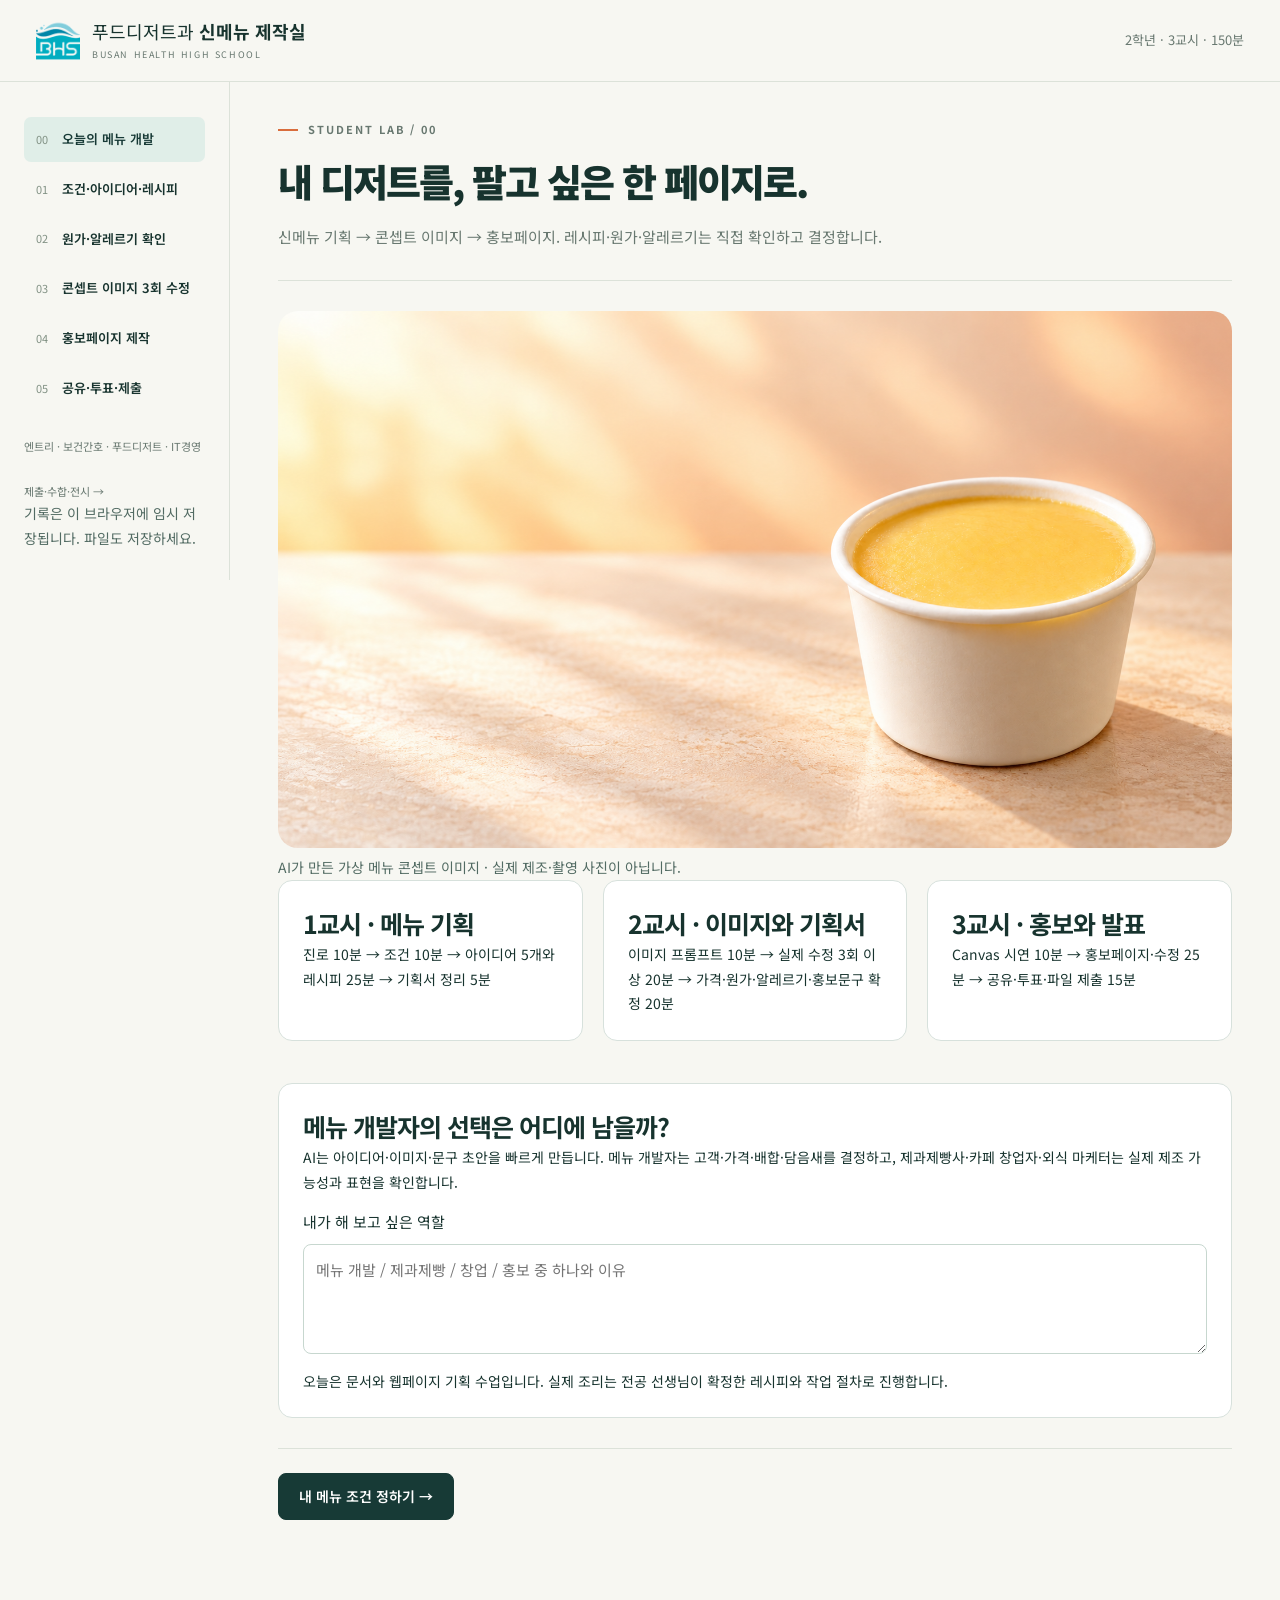
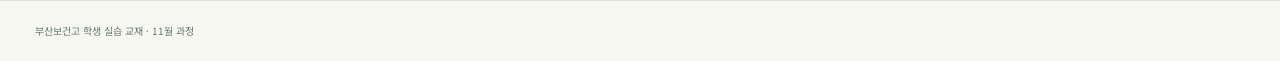
==== docs/index.html @ cc8eb083 "Publish food dessert planning, imagery and promotion workshop" ====
<!doctype html><html lang="ko"><head><meta charset="utf-8"><meta name="viewport" content="width=device-width,initial-scale=1"><title>푸드디저트과 · 신메뉴 AI 제작실</title><link rel="icon" href="assets/brand/busanhc-emblem.gif"><link rel="stylesheet" href="style.css"><link rel="stylesheet" href="course-common.css"><script src="classroom-config.js" defer></script><script src="course-common.js" defer></script><script src="food-data.js" defer></script><script src="food.js" defer></script></head><body class="course-lab"><noscript>실습 기록을 사용하려면 JavaScript를 켜 주세요.</noscript></body></html>
---- docs/style.css ----
@import url('https://fonts.googleapis.com/css2?family=Noto+Sans+KR:wght@400;500;600;700;800;900&display=swap');
:root{--paper:#f7f7f2;--ink:#17332e;--muted:#687870;--line:#dce2d9;--forest:#173a36;--lime:#d7ef8f;--orange:#d96d3d;--white:#fff;--radius:16px;font-family:'Noto Sans KR',sans-serif;color:var(--ink);background:var(--paper);font-size:15px;line-height:1.75;font-synthesis:none}
*{box-sizing:border-box}body{margin:0}a{color:inherit;text-decoration:none}button,input,textarea,select{font:inherit}button,a,input,textarea,select{touch-action:manipulation}button{cursor:pointer}button:focus-visible,a:focus-visible,input:focus-visible,textarea:focus-visible,select:focus-visible{outline:3px solid #d96d3d;outline-offset:4px}button:disabled{opacity:.5;cursor:default}img{max-width:100%;height:auto}h1,h2,h3,h4,p{margin:0}h1{font-size:clamp(34px,3.6vw,54px);line-height:1.28;letter-spacing:-2px;font-weight:900}h2{font-size:25px;line-height:1.5;letter-spacing:-1px}h3{font-size:18px;line-height:1.5;letter-spacing:-.5px}p+p{margin-top:12px}small{font-size:12px}ul,ol{padding-left:23px;margin:12px 0}li+li{margin-top:7px}strong,b{font-weight:700}code{font-family:Consolas,monospace;background:#e9eee5;padding:2px 5px;border-radius:4px;font-size:14px}.skip{position:absolute;left:16px;top:-80px;z-index:99;background:var(--lime);padding:10px}.skip:focus{top:10px}.topbar{height:82px;background:var(--paper);border-bottom:1px solid var(--line);display:flex;align-items:center;justify-content:space-between;padding:0 36px;position:sticky;top:0;z-index:20}.brand{display:flex;align-items:center;gap:12px;font-size:18px;line-height:1.3}.brand small{display:block;letter-spacing:1.6px;font-size:9px;color:var(--muted);margin-top:5px}.brand-mark{width:43px;height:43px;border-radius:12px;background:var(--forest);color:var(--lime);display:flex;align-items:center;justify-content:center;font-size:29px;font-weight:900;position:relative}.brand-mark span{position:absolute;font-size:17px;right:4px;top:0}.top-actions{display:flex;align-items:center;gap:20px}.course-label{font-size:13px;color:var(--muted)}.button,button.primary{display:inline-flex;justify-content:center;align-items:center;gap:20px;background:var(--forest);color:#fff;border:1px solid var(--forest);padding:12px 20px;border-radius:8px;font-weight:600;font-size:14px;line-height:1.5}.button:hover,button.primary:hover{background:#28574b}.button.secondary{background:transparent;color:var(--ink);border-color:#bbc7bc}.button.secondary:hover{background:#e9eee3}.button.light{background:var(--lime);color:var(--forest);border-color:var(--lime)}.button.small{font-size:13px;padding:10px 15px;gap:13px}.text-button{color:var(--forest);background:none;border:0;padding:4px 0;text-decoration:underline;text-underline-offset:5px}.menu-toggle{display:none;background:none;border:0;font-size:24px}.layout{display:grid;grid-template-columns:230px minmax(0,1fr);max-width:1600px;margin:auto;min-height:calc(100vh - 150px)}.sidebar{padding:35px 24px 30px;border-right:1px solid var(--line);align-self:start;position:sticky;top:82px;max-height:calc(100vh - 82px);overflow:auto}.side-heading{font-size:10px;letter-spacing:1.5px;font-weight:700;margin-bottom:20px;display:flex;justify-content:space-between;color:var(--muted)}nav{display:grid;gap:5px}nav a{padding:11px 12px;border-radius:7px;font-size:13px;font-weight:600;display:flex;gap:13px;align-items:center}nav a span{font-size:11px;color:#819184;font-weight:400}nav a:hover{background:#e9eee5}nav a.active{background:var(--forest);color:white}nav a.active span{color:var(--lime)}.side-progress{border-top:1px solid var(--line);margin-top:30px;padding-top:22px}.side-progress>span{display:flex;justify-content:space-between;font-size:12px}.side-progress b{font-weight:500}.side-progress progress{display:block;appearance:none;border:0;width:100%;height:5px;margin:12px 0;background:#e0e6dc;border-radius:8px;overflow:hidden}.side-progress progress::-webkit-progress-bar{background:#e0e6dc}.side-progress progress::-webkit-progress-value{background:var(--forest)}.side-progress p{font-size:11px;color:var(--muted);line-height:1.8}.side-progress button{font-size:12px;margin-top:12px}.source-link{display:block;margin-top:26px;font-size:11px;color:var(--muted)}main{min-width:0;padding:38px 48px 80px;max-width:1250px;width:100%}.eyebrow{font-size:11px;letter-spacing:2px;font-weight:700;color:var(--muted);display:flex;align-items:center;gap:10px;margin-bottom:18px}.eyebrow::before{content:'';width:20px;height:2px;background:var(--orange)}.intro{max-width:650px;color:var(--muted);margin-top:18px;font-size:15px}.breadcrumb{display:flex;gap:9px;align-items:center;font-size:12px;color:var(--muted);margin-bottom:28px}.hero{display:grid;grid-template-columns:1fr 1fr;gap:35px;align-items:center;padding-bottom:42px;border-bottom:1px solid var(--line)}.hero-copy{padding:10px 0}.hero h1 em{font-style:normal;color:#48805a}.hero .intro{max-width:380px}.actions{display:flex;flex-wrap:wrap;gap:10px;margin-top:25px}.meta-row{display:flex;gap:20px;font-size:12px;margin-top:28px;color:var(--muted)}.meta-row span+span{border-left:1px solid var(--line);padding-left:20px}.game-shell{background:#dfe9d9;border-radius:20px;padding:15px;position:relative;overflow:hidden}.game-top{display:flex;justify-content:space-between;font-size:10px;font-weight:700;letter-spacing:1px;margin:0 3px 10px}.game-top span:last-child{color:#4c7060}.game-canvas-wrap{position:relative;background:#becfb7;aspect-ratio:16/10;border-radius:12px;overflow:hidden}.game-canvas-wrap canvas{display:block;width:100%;height:100%;outline-offset:-4px}.game-overlay{position:absolute;inset:0;display:flex;flex-direction:column;align-items:center;justify-content:center;background:#15362c9e;color:white;text-align:center;gap:9px;padding:20px}.game-overlay h3{font-size:24px}.game-overlay p{font-size:12px}.game-overlay[hidden]{display:none}.game-foot{display:flex;justify-content:space-between;gap:10px;align-items:center;font-size:10px;color:#3c5c4b;margin:10px 3px 0}.key{display:inline-flex;align-items:center;justify-content:center;min-width:21px;height:22px;background:#f7faed;border:1px solid #adbda8;border-bottom-width:3px;border-radius:4px;color:#39503e;font-size:11px}.section{margin-top:42px}.section-title{display:flex;justify-content:space-between;align-items:baseline;gap:20px;margin-bottom:20px}.section-title p{font-size:12px;color:var(--muted)}.timeline{display:grid;grid-template-columns:repeat(3,1fr);gap:1px;background:var(--line);border:1px solid var(--line);border-radius:12px;overflow:hidden}.period{background:var(--paper);padding:22px}.period .num{font-size:11px;letter-spacing:1px;color:var(--orange);margin-bottom:8px}.period h3{margin-bottom:13px}.period p{font-size:13px;color:var(--muted)}.period small{display:block;border-top:1px solid var(--line);padding-top:12px;margin-top:15px}.steps-list{border-top:1px solid var(--line)}.step-row{display:grid;grid-template-columns:42px 1fr auto;align-items:center;padding:19px 0;gap:15px;border-bottom:1px solid var(--line)}.step-row:hover{background:#eef1e7}.step-row .n{font-size:12px;color:var(--orange)}.step-row h3{font-size:16px}.step-row p{font-size:12px;color:var(--muted);margin-top:3px}.step-row .arrow{font-size:20px;margin-right:10px}.note{border-left:3px solid #86a76b;background:#ecf1e3;padding:18px 22px;margin:24px 0;font-size:14px;border-radius:0 8px 8px 0}.note.warning{border-color:#d88d4d;background:#faf0e3}.note small{display:block;color:var(--muted);margin-top:6px}.page-title{padding-bottom:30px;border-bottom:1px solid var(--line);margin-bottom:30px}.page-title h1{font-size:38px}.page-title .intro{max-width:720px}.two-col{display:grid;grid-template-columns:1fr 1fr;gap:28px}.reading{max-width:790px}.reading>p{margin:14px 0;color:#465c4f}.reading h2{margin-top:34px;margin-bottom:13px}.reading h3{margin:24px 0 10px}.panel{border:1px solid var(--line);border-radius:12px;padding:24px;background:#fff}.panel h3{margin-bottom:12px}.panel p{font-size:14px}.panel.soft{background:#edf1e6}.capture{margin:24px 0}.capture button{display:block;border:1px solid #d8dfd5;background:#fff;border-radius:10px;padding:0;overflow:hidden;width:100%;text-align:left}.capture img{width:100%;display:block}.capture figcaption{font-size:12px;color:var(--muted);margin-top:9px;line-height:1.8}.capture figcaption span{font-size:10px;background:#e5eddf;padding:2px 6px;border-radius:3px;color:#456047;margin-right:6px}.capture .hint{font-size:11px;text-align:right;color:var(--muted);margin-top:4px}.numbered{counter-reset:step;list-style:none;padding:0}.numbered li{counter-increment:step;position:relative;padding:0 0 0 36px;margin:18px 0;min-height:27px}.numbered li:before{content:counter(step,decimal-leading-zero);position:absolute;left:0;top:1px;color:var(--orange);font-size:12px;font-weight:700}.table-wrap{overflow-x:auto}table{width:100%;border-collapse:collapse;font-size:13px}th{text-align:left;color:#4b6255;background:#edf0e8;font-weight:600}th,td{padding:13px 15px;border-bottom:1px solid var(--line);vertical-align:top}td small{color:var(--muted)}.check{display:flex;align-items:flex-start;gap:10px;padding:12px 0;font-size:14px;border-bottom:1px solid #e9ede5}.check input{accent-color:var(--forest);width:18px;height:18px;flex:0 0 auto;margin-top:4px}.check small{display:block;color:var(--muted)}.checklist{margin:15px 0}.category-grid{display:grid;grid-template-columns:repeat(2,1fr);gap:12px}.category{background:white;border:1px solid var(--line);padding:20px;border-radius:10px}.category h3{font-size:16px;display:flex;align-items:center;gap:10px}.category h3 i{width:11px;height:11px;background:var(--cat,#4c8a52);border-radius:3px}.category p{font-size:13px;color:var(--muted);margin-top:9px}.category small{display:block;margin-top:12px;color:#41634b}.pill{display:inline-block;font-size:11px;padding:3px 8px;background:#e9efe1;border-radius:4px;margin-bottom:10px}.filter-row{display:flex;gap:8px;flex-wrap:wrap;margin:20px 0}.filter-row button,.stage-tabs a{font-size:12px;padding:9px 13px;border:1px solid var(--line);background:none;border-radius:7px}.filter-row button[aria-pressed=true],.stage-tabs a.active{background:var(--forest);border-color:var(--forest);color:#fff}.search{width:100%;padding:12px 15px;border:1px solid #bdcabb;border-radius:8px;background:#fff;margin:15px 0}.block-reference{border-top:1px solid var(--line)}.block-entry{padding:22px 0;border-bottom:1px solid var(--line);display:grid;grid-template-columns:1fr 1fr;gap:22px}.block-label{display:inline-block;background:var(--block,#4c9c55);color:#fff;border-radius:5px;padding:9px 12px;font-size:13px;font-weight:600;line-height:1.6}.block-entry p{font-size:13px;color:#4d6255;margin-top:10px}.block-entry .example{background:#edf1e7;border-radius:8px;padding:15px;font-size:13px}.block-entry small{display:block;color:var(--muted);margin-top:6px}.no-results{padding:30px;text-align:center;color:var(--muted)}.mission{border:1px solid var(--line);border-radius:12px;margin-bottom:22px;overflow:hidden;background:white}.mission-head{display:flex;gap:17px;padding:23px 25px;border-bottom:1px solid var(--line);align-items:center}.mission-head .big-number{font-size:30px;color:#b3c5ab;font-weight:800;line-height:1}.mission-head h2{font-size:21px}.mission-head p{color:var(--muted);font-size:12px;margin-top:3px}.mission-body{padding:24px}.code-stack{background:#eaf0e5;padding:18px;border-radius:10px;font-size:13px;line-height:2.1;white-space:pre-wrap;font-family:'Noto Sans KR',sans-serif;color:#294d37}.code-stack .code-note{font-size:11px;color:#6a7d6c;display:block;margin-bottom:8px}.try-it{margin-top:18px;font-size:13px;border-left:2px solid var(--orange);padding-left:15px}.try-it b{display:block;color:#9e542f;margin-bottom:5px}details{border-top:1px solid var(--line);padding:14px 0}summary{font-size:14px;font-weight:600;cursor:pointer}details>div,details>p{padding:12px 0 0;font-size:13px;color:#526858}details ol{font-size:13px}.stage-tabs{display:flex;gap:7px;flex-wrap:wrap;margin-bottom:28px}.stage-layout{display:grid;grid-template-columns:minmax(0,1fr) 260px;gap:30px}.stage-aside{align-self:start;position:sticky;top:112px}.stage-aside .panel{padding:20px}.stage-aside h3{font-size:15px}.stage-aside p,.stage-aside li{font-size:12px}.stage-nav{display:flex;justify-content:space-between;gap:12px;margin-top:30px;border-top:1px solid var(--line);padding-top:24px}.stage-content h2{margin:27px 0 13px;font-size:22px}.stage-content h3{margin:22px 0 10px}.stage-content p{font-size:14px}.success{padding:16px 20px;background:#e4edda;border-radius:9px;margin:20px 0;font-size:13px}.tag-row{display:flex;gap:6px;flex-wrap:wrap;margin:15px 0}.tag{font-size:11px;background:#e6ecdf;color:#47623f;border-radius:4px;padding:3px 8px}.form-field{display:block;margin-top:20px}.form-field>span{display:block;font-size:13px;font-weight:600;margin-bottom:7px}.form-field small{display:block;color:var(--muted);margin-top:6px}.form-field input,.form-field textarea,.form-field select{width:100%;border:1px solid #bdc9b9;border-radius:8px;padding:12px 13px;background:#fff;color:var(--ink)}.form-field textarea{min-height:95px;resize:vertical}.worksheet{display:grid;grid-template-columns:1fr 1fr;gap:0 24px}.worksheet .full{grid-column:1/-1}.save-strip{margin-top:25px;display:flex;align-items:center;gap:15px;flex-wrap:wrap;font-size:12px;color:var(--muted)}.idea-grid{display:grid;grid-template-columns:repeat(3,1fr);gap:14px}.idea{border-top:3px solid var(--forest);padding:20px;background:#ecf0e5}.idea h3{font-size:15px}.idea p{font-size:12px;color:var(--muted);margin-top:9px}.asset-grid{display:grid;grid-template-columns:repeat(3,1fr);gap:18px}.asset-card{border:1px solid var(--line);background:white;border-radius:12px;overflow:hidden}.asset-thumb{height:190px;background-color:#eaf0e6;background-image:linear-gradient(45deg,#dfe7d9 25%,transparent 25%),linear-gradient(-45deg,#dfe7d9 25%,transparent 25%),linear-gradient(45deg,transparent 75%,#dfe7d9 75%),linear-gradient(-45deg,transparent 75%,#dfe7d9 75%);background-size:24px 24px;background-position:0 0,0 12px,12px -12px,-12px 0;display:flex;align-items:center;justify-content:center}.asset-thumb img{height:165px;width:165px;object-fit:contain}.asset-thumb.bg img{width:100%;height:100%;object-fit:cover}.asset-info{padding:17px}.asset-info h3{font-size:15px}.asset-info p{font-size:11px;color:var(--muted);margin-top:5px}.asset-info a{font-size:12px;font-weight:600;display:inline-block;border-bottom:1px solid #77956b;margin-top:13px}.download-row{display:grid;grid-template-columns:1fr auto;gap:20px;border-bottom:1px solid var(--line);padding:19px 0;align-items:center}.download-row h3{font-size:15px}.download-row p{font-size:12px;color:var(--muted);margin-top:4px}.footer{border-top:1px solid var(--line);padding:21px 35px;font-size:10px;color:var(--muted);display:flex;justify-content:space-between;gap:15px}.toast{position:fixed;bottom:28px;left:50%;transform:translate(-50%,20px);background:var(--forest);color:#fff;border-radius:8px;padding:12px 22px;opacity:0;pointer-events:none;transition:.2s;z-index:60;font-size:13px;max-width:90vw}.toast.show{opacity:1;transform:translate(-50%,0)}dialog{border:0;border-radius:12px;max-width:95vw;max-height:94vh;padding:50px 18px 18px;background:#f7f7f2}dialog::backdrop{background:#10271de0}dialog img{display:block;max-height:78vh;object-fit:contain;margin:auto}dialog p{font-size:12px;margin-top:8px;color:var(--muted)}.dialog-close{position:absolute;right:18px;top:10px;border:0;background:none;font-size:13px;padding:7px}.import-label{display:inline-block;cursor:pointer;border:1px solid #b9c7b3;padding:10px 16px;border-radius:7px;color:var(--ink);background:#fff}.import-label input{position:absolute;width:1px;height:1px;opacity:0}.kbd-line{display:flex;gap:4px;align-items:center}.source-list{font-size:12px;color:var(--muted);margin-top:25px}.source-list a{text-decoration:underline;text-underline-offset:3px}.mobile-controls{display:flex;justify-content:center;gap:6px;margin-top:12px}.mobile-controls button{border:1px solid #afc1a8;background:#f0f5e7;border-radius:5px;padding:7px 13px;color:#31523b}.print-only{display:none}
@media(min-width:1450px){main{padding-left:65px;padding-right:65px}}@media(max-width:1180px){main{padding:30px 30px 60px}.hero{gap:20px}h1{font-size:38px}.stage-layout{grid-template-columns:1fr}.stage-aside{position:static}.stage-aside .panel{display:grid;grid-template-columns:1fr 1fr;gap:18px}.asset-grid{grid-template-columns:repeat(2,1fr)}}@media(max-width:900px){.layout{grid-template-columns:190px minmax(0,1fr)}.sidebar{padding:27px 13px}.topbar{padding:0 23px}.hero{grid-template-columns:1fr}.hero-copy{max-width:600px}.hero h1{font-size:44px}.hero .intro{max-width:580px}.game-shell{max-width:560px;width:100%}.timeline{grid-template-columns:1fr}.period{display:grid;grid-template-columns:70px 1fr;gap:8px 15px}.period .num{grid-row:1/3}.period h3{margin-bottom:0}.period small{grid-column:2}.idea-grid{grid-template-columns:1fr}.category-grid{grid-template-columns:1fr}.two-col{grid-template-columns:1fr}.block-entry{grid-template-columns:1fr;gap:12px}.course-label{display:none}}
@media(max-width:650px){.topbar{height:70px;padding:0 16px}.brand{font-size:15px;gap:8px}.brand small{font-size:7px;letter-spacing:1px}.brand-mark{width:36px;height:36px;font-size:25px}.top-actions{gap:10px}.top-actions .button{padding:9px;font-size:11px;gap:5px}.menu-toggle{display:block}.layout{display:block}.sidebar{display:none;position:fixed;inset:70px 0 auto 0;background:var(--paper);z-index:19;max-height:calc(100vh - 70px);border-bottom:1px solid var(--line);padding:22px}.sidebar.open{display:block}.sidebar nav{grid-template-columns:1fr 1fr}.side-progress,.source-link{display:none}main{padding:27px 20px 50px}.hero h1{font-size:38px}.hero{padding-bottom:30px;gap:25px}.hero .intro{font-size:14px}.meta-row{font-size:11px;gap:10px}.meta-row span+span{padding-left:10px}.game-shell{padding:11px}.game-top{font-size:9px}.game-foot{font-size:9px}.page-title h1{font-size:30px;letter-spacing:-1px}.intro{font-size:14px}.section{margin-top:30px}.section-title{display:block}.section-title p{margin-top:5px}.section-title h2{font-size:22px}.asset-grid{grid-template-columns:1fr 1fr;gap:10px}.asset-thumb{height:145px}.asset-thumb img{width:135px;height:135px}.asset-info{padding:12px}.asset-info h3{font-size:13px}.worksheet{grid-template-columns:1fr}.worksheet .full{grid-column:auto}.panel{padding:20px}.mission-head{padding:19px;gap:12px}.mission-head h2{font-size:18px}.mission-body{padding:18px}.stage-tabs{gap:5px}.stage-tabs a{padding:8px 10px;font-size:11px}.stage-aside .panel{display:block}.download-row{grid-template-columns:1fr;gap:10px}.download-row a{justify-self:start}.footer{padding:18px 20px;display:block}.footer span{display:block}.footer span+span{margin-top:5px}h2{font-size:22px}.step-row{gap:10px;grid-template-columns:28px 1fr auto}.stage-nav .button{font-size:12px;padding:11px}.note{padding:15px 17px;font-size:13px}.breadcrumb{font-size:11px}.game-overlay h3{font-size:21px}}
.flow-track{display:flex;align-items:center;justify-content:flex-start;gap:9px;flex-wrap:wrap;padding:22px 0;border-top:1px solid var(--line);border-bottom:1px solid var(--line);margin:22px 0}.flow-track span{padding:10px 13px;background:#e8efdd;border-radius:6px;font-size:13px;font-weight:600}.flow-track i{font-style:normal;color:#78916f}.theory-sprite{width:115px;height:115px;object-fit:contain;float:right;margin-left:15px}.upgrade-options{display:flex;flex-wrap:wrap;gap:7px;justify-content:center;max-width:100%}.upgrade-options button{background:#f3f6df;color:#244437;border:0;padding:9px 11px;border-radius:6px;text-align:left;font-size:12px}.upgrade-options small{display:block;font-size:10px;margin-top:3px}.mobile-controls button{min-width:44px;min-height:44px}.game-overlay h3{font-size:21px}.game-overlay p{font-size:11px}
.asset-thumb img,.theory-sprite,.game-canvas-wrap canvas{image-rendering:pixelated}
.assembly-guide{margin:28px 0;border-top:3px solid var(--forest);padding-top:20px}.assembly-guide header h2{margin:6px 0 8px}.assembly-guide header p{color:var(--muted);font-size:13px}.assembly-setup{border:1px solid var(--line);border-radius:12px;background:white;margin:22px 0;overflow:hidden}.assembly-setup>div{padding:22px;border-bottom:1px solid var(--line)}.assembly-setup>div:last-child{border:0}.setup-label{font-size:11px;letter-spacing:.7px;font-weight:700;color:#687659}.assembly-setup p{margin-top:8px}.object-name{display:inline-block;background:#d9eacb;padding:2px 8px;border-radius:4px}.setup-prepared{color:#52634d;font-size:12px!important}.setup-anchor{background:#edf3e6}.assembly-toolbar{display:flex;justify-content:space-between;gap:12px;align-items:center;margin:24px 0 12px;font-size:11px;color:var(--muted)}#assembly-counter{font-size:15px;font-weight:700;color:var(--forest);white-space:nowrap}.assembly-card{background:#fff;border:1px solid #d1ddca;border-radius:12px;padding:22px;margin:12px 0;min-width:0;overflow-wrap:anywhere}.assembly-step-title{display:flex;align-items:center;gap:12px;margin-bottom:18px}.assembly-number{font-weight:800;font-size:25px;line-height:1;color:var(--block-color)}.assembly-category{font-size:12px;font-weight:700;background:var(--block-color);color:white;padding:5px 9px;border-radius:4px}.assembly-instruction>span{display:block;font-size:11px;font-weight:700;letter-spacing:.2px;color:#6c7c63;margin-top:16px;margin-bottom:5px}.assembly-instruction>b{font-size:15px}.assembly-instruction em{font-style:normal;color:var(--block-color)}.assembly-instruction p,.assembly-instruction li{font-size:14px;line-height:1.9}.assembly-instruction ul{padding-left:20px;margin:6px 0}.assembly-block{display:block;background:var(--block-color);color:white;font-size:13px;font-weight:600;border-radius:5px;padding:12px 15px;margin:8px 0;line-height:1.8;box-shadow:inset 0 -3px 0 #0002}.assembly-block.boolean{border-radius:20px}.assembly-controls{display:flex;justify-content:space-between;gap:12px;margin:18px 0 24px}.assembly-controls button:disabled{opacity:.4;cursor:default}.assembly-all,.assembly-full{padding:18px 0}.assembly-card.compact{padding:15px;margin-left:min(calc(var(--depth)*10px),40px);border-left:3px solid var(--block-color)}.compact .assembly-step-title{margin-bottom:8px}.compact .assembly-number{font-size:18px}.compact .assembly-instruction>span{margin-top:10px}.compact .assembly-instruction>b,.compact .assembly-instruction p,.compact .assembly-instruction li{font-size:12px}.assembly-full details{padding-left:10px}.screen-map-image{position:relative;border:1px solid var(--line);border-radius:8px;overflow:hidden;margin-top:20px}.screen-map-image img{width:100%;display:block}.screen-map-image>span{position:absolute;display:grid;place-items:center;width:28px;height:28px;border-radius:50%;background:#d95a2d;color:white;font-weight:800;border:2px solid white;box-shadow:0 2px 8px #0005}.map-legend{display:grid;grid-template-columns:1fr 1fr;gap:16px 25px;padding-left:24px;margin:20px 0}.map-legend li{font-size:12px;padding-left:4px}.map-legend b{display:block;margin-bottom:3px}.assembly-map-detail .screen-map h2{font-size:18px}.pixel-palette{display:flex;gap:6px;margin:18px 0}.pixel-palette span{width:24px;height:24px;border:2px solid #142535}
@media(max-width:650px){.assembly-card{padding:16px}.assembly-setup>div{padding:17px}.assembly-toolbar{align-items:start}.assembly-toolbar>span:last-child{max-width:160px;text-align:right}.assembly-controls .button{font-size:11px;padding:10px}.map-legend{grid-template-columns:1fr}.screen-map-image>span{width:20px;height:20px;font-size:10px}.assembly-card.compact{margin-left:min(calc(var(--depth)*5px),20px)}}
@media(prefers-reduced-motion:reduce){*{scroll-behavior:auto!important;transition:none!important}}@media print{.topbar,.sidebar,.footer,.game-shell,.actions,.stage-tabs,.stage-nav,.save-strip,.toast,.menu-toggle{display:none!important}.layout{display:block}main{padding:0;max-width:none}body{background:white;color:black}a[href^=http]:after{content:' (' attr(href) ')';font-size:9px}.capture{break-inside:avoid}.capture img{max-height:430px;object-fit:contain}.panel,.mission{break-inside:avoid}.print-only{display:block}}

/* Photographs are the primary instruction; text remains below each real capture. */
.assembly-photo{margin:0 0 20px;min-width:0}.photo-label{font-size:11px;font-weight:700;color:#596a53;margin-bottom:8px}.assembly-photo>button,.assembly-overview>button{display:block;width:100%;padding:0;border:1px solid #c6d2bf;border-radius:8px;background:#f6f8f2;overflow:hidden;cursor:zoom-in}.assembly-photo img{display:block;width:100%;height:auto}.assembly-photo figcaption{font-size:11px;color:#64765c;line-height:1.7;margin-top:8px}.photo-actions{display:flex;gap:8px 20px;flex-wrap:wrap;margin-top:10px;align-items:center}.photo-actions a,.photo-actions .text-button{font-size:12px;color:#315d46;text-decoration:underline;text-underline-offset:3px}.photo-actions .text-button{padding:0;border:0;background:none;text-align:left}.assembly-overview{margin-top:14px}.assembly-overview>button{margin-top:12px}.assembly-jump-label{display:flex;gap:10px;align-items:center;min-width:0;font-size:12px}#assembly-jump{min-width:0;max-width:550px;width:100%;border:1px solid #b6c6ae;border-radius:7px;padding:9px 12px;background:white;color:var(--ink);font-size:13px}.compact .assembly-photo{margin-top:14px}.assembly-instruction>details{margin-top:16px}
@media(max-width:650px){.assembly-jump-label{display:block;flex:1;margin-left:12px}#assembly-jump{display:block;margin-top:5px;font-size:12px;padding:8px}.photo-actions{display:grid;gap:12px}.assembly-photo figcaption{font-size:10px}.assembly-photo{margin-bottom:14px}}
.school-emblem{display:block;width:44px;height:44px;object-fit:contain;flex:0 0 auto}.footer a{text-decoration:underline;text-underline-offset:3px}@media(max-width:650px){.school-emblem{width:36px;height:36px}}
---- docs/course-common.css ----
.course-lab .sidebar nav a{display:flex;gap:14px}.course-lab .sidebar nav a[aria-current]{background:#e0eee8;color:#173a36}.course-lab textarea{min-height:110px;width:100%;box-sizing:border-box}.course-lab input,.course-lab select,.course-lab textarea{font:inherit;border:1px solid #c7d7cf;border-radius:8px;padding:12px;background:#fff;color:#173a36}.course-lab .worksheet{display:grid;grid-template-columns:1fr 1fr;gap:18px}.course-lab label{display:grid;gap:8px;margin:15px 0}.course-lab label.full{grid-column:1/-1}.course-lab pre{white-space:pre-wrap;overflow-wrap:anywhere;background:#edf2ee;padding:20px;border-radius:12px;max-height:440px;overflow:auto}.course-lab .course-grid{display:grid;grid-template-columns:repeat(auto-fit,minmax(250px,1fr));gap:20px}.course-lab .panel{border:1px solid #d7e1dc;border-radius:14px;padding:24px;background:#fff}.course-lab .panel h3{margin-top:0}.course-lab table{width:100%;border-collapse:collapse}.course-lab td,.course-lab th{text-align:left;border-bottom:1px solid #d7e1dc;padding:12px}.course-lab .asset-grid{display:grid;grid-template-columns:1fr 1fr;gap:20px}.course-lab .asset-grid img{width:100%;border-radius:14px}.course-lab .hint{font-size:14px;color:#526b63}.course-lab iframe.preview{width:100%;height:580px;border:1px solid #b6c9bf;border-radius:14px;background:white}.course-lab .test-grid{display:grid;gap:16px}.course-lab .actions{flex-wrap:wrap}.course-lab .code{font-family:monospace}.course-lab .mini-status{background:#eaf0eb;padding:14px;border-left:4px solid #27705b}.course-lab .topbar{position:relative}.course-lab .brand{font-size:18px}@media(max-width:760px){.course-lab .layout{display:block}.course-lab .sidebar{position:relative;width:auto;height:auto;border-bottom:1px solid #ccd9d1}.course-lab .sidebar nav{display:flex;overflow:auto}.course-lab .sidebar nav a{min-width:150px}.course-lab .worksheet,.course-lab .asset-grid{grid-template-columns:1fr}.course-lab main{padding:24px 18px}.course-lab .topbar{padding:16px;gap:12px}.course-lab .course-label{display:none}}
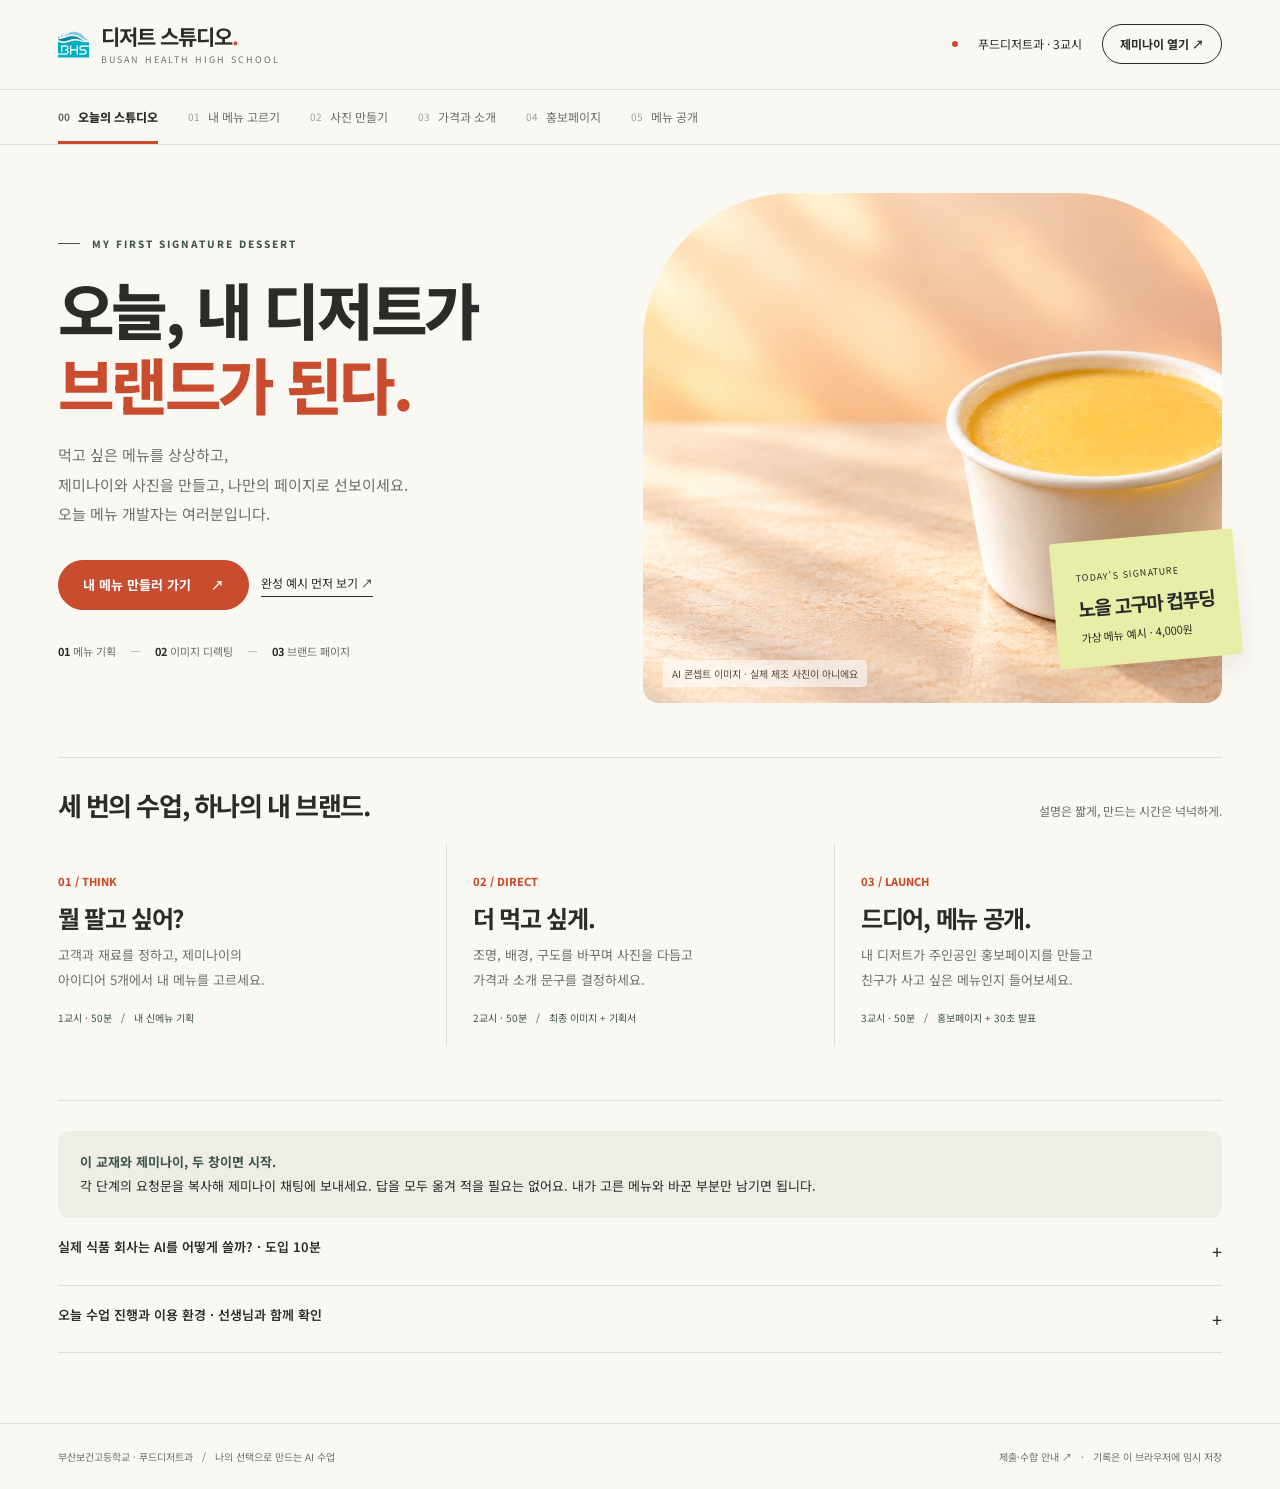
==== commit c479d806: "Redesign dessert lessons around Gemini chat prompts" ====
--- a/docs/index.html
+++ b/docs/index.html
@@ -1 +1 @@
-<!doctype html><html lang="ko"><head><meta charset="utf-8"><meta name="viewport" content="width=device-width,initial-scale=1"><title>푸드디저트과 · 신메뉴 AI 제작실</title><link rel="icon" href="assets/brand/busanhc-emblem.gif"><link rel="stylesheet" href="style.css"><link rel="stylesheet" href="course-common.css"><script src="classroom-config.js" defer></script><script src="course-common.js" defer></script><script src="food-data.js" defer></script><script src="food.js" defer></script></head><body class="course-lab"><noscript>실습 기록을 사용하려면 JavaScript를 켜 주세요.</noscript></body></html>
+<!doctype html><html lang="ko"><head><meta charset="utf-8"><meta name="viewport" content="width=device-width,initial-scale=1"><meta name="description" content="나만의 시그니처 디저트 기획부터 사진, 홍보페이지까지. 부산보건고 푸드디저트과 AI 수업."><meta name="theme-color" content="#faf8f3"><title>디저트 스튜디오 · 부산보건고 푸드디저트과</title><link rel="icon" href="assets/brand/busanhc-emblem.gif"><link rel="stylesheet" href="food.css?v=20261103"><script src="classroom-config.js" defer></script><script src="course-common.js" defer></script><script src="food-data.js" defer></script><script src="food.js?v=20261103" defer></script></head><body><noscript>수업 자료를 보려면 JavaScript를 켜 주세요.</noscript></body></html>
--- a/docs/food.css
+++ b/docs/food.css
@@ -0,0 +1,15 @@
+@import url('https://fonts.googleapis.com/css2?family=Noto+Sans+KR:wght@400;500;600;700;800;900&display=swap');
+:root{--paper:#faf8f3;--ink:#292c28;--muted:#6d7068;--line:#deded3;--orange:#c94c2e;--green:#3e5549;--yellow:#e8eea8;--peach:#f2dfd1;--white:#fff;--radius:22px}
+*{box-sizing:border-box}html{scroll-behavior:smooth}body{margin:0;background:var(--paper);color:var(--ink);font-family:'Noto Sans KR',system-ui,sans-serif;font-size:15px;line-height:1.7;word-break:keep-all}button,input,textarea,select{font:inherit}a{color:inherit;text-decoration:none}button,a,input,textarea,summary{ -webkit-tap-highlight-color:transparent}button,a{touch-action:manipulation}button{cursor:pointer}button:disabled{cursor:default}button:focus-visible,a:focus-visible,input:focus-visible,textarea:focus-visible,summary:focus-visible{outline:3px solid var(--orange);outline-offset:4px}button{color:inherit}img{display:block;max-width:100%}h1,h2,h3,p{margin:0}h1,h2,h3{line-height:1.3;letter-spacing:-.055em}h1{font-size:clamp(36px,4.6vw,66px);font-weight:800}h2{font-size:28px}h3{font-size:20px}p+p{margin-top:12px}small,.caption{font-size:12px;color:var(--muted)}.skip{position:absolute;left:12px;top:-100px;background:var(--ink);color:#fff;padding:10px;z-index:20}.skip:focus{top:10px}
+.masthead{max-width:1440px;margin:auto;padding:23px 4.5%;display:flex;align-items:center;justify-content:space-between;gap:20px;border-bottom:1px solid var(--line)}.wordmark{display:flex;gap:12px;align-items:center;line-height:1.25}.wordmark img{width:31px;height:36px;object-fit:contain}.wordmark strong{font-size:21px;letter-spacing:-1px}.wordmark small{display:block;font-size:9px;letter-spacing:2px;margin-top:5px}.header-meta{display:flex;align-items:center;gap:20px;font-size:12px}.gemini-link{border:1px solid var(--ink);border-radius:100px;padding:9px 17px;font-weight:700}.header-meta .dot{width:6px;height:6px;background:var(--orange);border-radius:100%}.course-nav{max-width:1440px;margin:auto;display:flex;padding:0 4.5%;gap:30px;border-bottom:1px solid var(--line);overflow-x:auto;scrollbar-width:thin}.course-nav a{display:flex;align-items:center;gap:8px;padding:17px 0;white-space:nowrap;font-size:12px;color:var(--muted);position:relative}.course-nav a[aria-current]{color:var(--ink);font-weight:800}.course-nav a[aria-current]:after{content:'';position:absolute;bottom:0;left:0;right:0;height:3px;background:var(--orange)}.course-nav a span{font-size:10px;font-variant-numeric:tabular-nums;opacity:.65}
+main{max-width:1440px;margin:auto;padding:48px 4.5% 70px;min-height:65vh}.eyebrow{display:flex;align-items:center;gap:12px;font-size:10px;font-weight:800;letter-spacing:2px;text-transform:uppercase;color:var(--green);margin-bottom:20px}.eyebrow:before{content:'';width:22px;height:1px;background:currentColor}.lead{font-size:16px;color:var(--muted);margin-top:18px;max-width:660px}.hero{display:grid;grid-template-columns:1fr 1.08fr;gap:48px;align-items:center;min-height:510px}.hero h1{font-size:clamp(42px,4.8vw,70px);line-height:1.22}.hero h1 em{font-style:normal;color:var(--orange)}.hero .lead{font-size:15px;line-height:1.95}.hero-actions{display:flex;gap:12px;align-items:center;margin-top:32px;flex-wrap:wrap}.button{display:inline-flex;align-items:center;justify-content:center;gap:20px;background:var(--ink);border:1px solid var(--ink);color:var(--white);border-radius:100px;padding:14px 24px;font-size:13px;font-weight:700;line-height:1.5}.button:hover{background:var(--green);border-color:var(--green)}.button.secondary{background:transparent;color:var(--ink);border-color:var(--line)}.button.secondary:hover{background:var(--white);border-color:var(--ink)}.button.orange{background:var(--orange);border-color:var(--orange)}.button.small{padding:9px 15px;font-size:12px}.text-link{font-size:12px;border-bottom:1px solid var(--ink);padding-bottom:2px}.hero-visual{position:relative;align-self:stretch;margin:0;min-height:490px}.hero-visual>img{width:100%;height:100%;object-fit:cover;object-position:68%;border-radius:150px 150px 16px 16px;position:absolute}.hero-visual .image-note{position:absolute;bottom:16px;left:20px;font-size:10px;color:#514b42;background:#fff9;padding:5px 9px;border-radius:4px;max-width:85%}.menu-ticket{position:absolute;bottom:40px;right:-16px;padding:21px 24px;background:var(--yellow);transform:rotate(-5deg);border-radius:4px;box-shadow:0 12px 25px #302c1714}.menu-ticket span{font-size:9px;letter-spacing:1px}.menu-ticket strong{display:block;font-size:19px;letter-spacing:-1px;margin-top:4px}.menu-ticket p{font-size:11px;margin-top:4px}.hero-index{display:flex;gap:14px;margin-top:32px;font-size:11px;color:var(--muted)}.hero-index b{color:var(--ink)}
+.section{margin-top:54px;padding-top:30px;border-top:1px solid var(--line)}.section-head{display:flex;justify-content:space-between;gap:20px;align-items:end;margin-bottom:22px}.section-head p{font-size:12px;color:var(--muted)}.journey{display:grid;grid-template-columns:repeat(3,1fr);gap:0}.journey>a{padding:23px 26px 20px 0;position:relative}.journey>a+a{border-left:1px solid var(--line);padding-left:26px}.journey .number{font-size:11px;color:var(--orange);font-weight:800}.journey h3{font-size:24px;margin:10px 0}.journey p{font-size:13px;color:var(--muted);line-height:1.9}.journey .time{display:block;font-size:10px;color:var(--green);margin-top:16px}.section-title{font-size:26px}.callout{padding:19px 22px;background:#eeeee6;border-radius:12px;font-size:13px;line-height:1.9}.callout strong{color:var(--green)}.callout.warm{background:var(--peach)}
+.page-title{display:flex;justify-content:space-between;align-items:end;gap:25px;margin-bottom:32px}.page-title h1{font-size:clamp(32px,4vw,53px)}.page-title .lead{font-size:14px;margin-top:13px}.time-pill{border:1px solid var(--line);border-radius:100px;padding:8px 14px;font-size:10px;white-space:nowrap}.work-grid{display:grid;grid-template-columns:minmax(0,.9fr) minmax(0,1.1fr);gap:32px;align-items:start}.panel{padding:28px;background:var(--white);border:1px solid var(--line);border-radius:var(--radius)}.panel>h2,.panel>h3{margin-bottom:14px}.panel>p{font-size:13px;color:var(--muted)}.panel.tint{background:#eff0e6;border:0}.mini-label{font-size:10px;letter-spacing:1.5px;font-weight:800;color:var(--green);margin-bottom:12px}.form-grid{display:grid;grid-template-columns:1fr 1fr;gap:16px}label{display:block;font-size:12px;font-weight:600}label span{display:block;margin-bottom:7px}input,textarea{display:block;border:1px solid var(--line);background:#fff;color:var(--ink);width:100%;border-radius:10px;padding:11px 13px;font-size:13px;line-height:1.65;min-width:0}textarea{resize:vertical;min-height:78px}input::placeholder,textarea::placeholder{color:#7c7e76;font-weight:400}label+label{margin-top:17px}.form-grid label+label{margin-top:0}.prompt-card{background:#f0f0e7;border:1px solid #d9dbcc;border-radius:var(--radius);overflow:hidden}.prompt-top{padding:16px 22px;display:flex;align-items:center;justify-content:space-between;border-bottom:1px solid #d9dbcc;gap:12px}.prompt-top span{font-size:11px;font-weight:700;color:var(--green)}.prompt-card textarea{border:0;background:transparent;padding:22px;min-height:226px;font-size:14px;line-height:1.95;border-radius:0;resize:vertical}.prompt-bottom{padding:0 22px 18px;font-size:11px;color:var(--muted)}.instructions{display:flex;gap:18px;margin:18px 0 0;padding:0;list-style:none}.instructions li{font-size:11px;color:var(--muted);flex:1}.instructions b{display:block;color:var(--ink);margin-bottom:4px;font-size:12px}.stack>*+*{margin-top:22px}.stack>label+label{margin-top:17px}.choices{display:flex;gap:7px;flex-wrap:wrap;margin-top:20px}.chip{border:1px solid var(--line);background:transparent;border-radius:100px;padding:7px 12px;font-size:11px}.chip:hover,.chip[aria-pressed=true]{border-color:var(--orange);color:var(--orange);background:#fff5f0}.next-bar{display:flex;justify-content:space-between;align-items:center;gap:20px;padding-top:28px;margin-top:42px;border-top:1px solid var(--line)}.next-bar p{font-size:12px;color:var(--muted)}details{border-bottom:1px solid var(--line);padding:18px 0}summary{cursor:pointer;font-size:13px;font-weight:600;list-style:none;display:flex;justify-content:space-between;gap:12px}summary:after{content:'+';font-size:18px;font-weight:400}details[open]>summary:after{content:'−'}details>div,details>p{margin-top:18px;font-size:13px;color:var(--muted)}.details-content{padding-bottom:10px}.details-content p{font-size:13px;color:var(--muted)}.details-content a{border-bottom:1px solid var(--line)}.details-content .button{margin-top:16px}.notes{background:#f1f0e9;border-radius:14px;padding:4px 20px;border-bottom:0}.notes summary{font-size:12px}.note{font-size:11px;color:var(--muted);margin-top:12px}.actions{display:flex;flex-wrap:wrap;gap:10px;margin-top:20px}.decision{background:var(--white);border:1px solid var(--line);border-radius:var(--radius);padding:28px}.decision .form-grid{margin-top:20px}.decision h2{font-size:24px}.decision label.full{grid-column:1/-1}
+.image-stage{margin:0;position:relative;background:var(--peach);border-radius:var(--radius);overflow:hidden}.image-stage>img{width:100%;aspect-ratio:1.2;object-fit:cover}.image-stage figcaption{padding:12px 16px;background:#fff;font-size:11px}.image-tabs{display:grid;grid-template-columns:repeat(4,1fr);gap:8px;margin-top:12px}.image-tab{border:2px solid transparent;padding:0;background:transparent;text-align:left;border-radius:10px;overflow:hidden}.image-tab img{width:100%;aspect-ratio:1.35;object-fit:cover;border-radius:7px}.image-tab span{display:block;font-size:10px;padding:7px 1px}.image-tab[aria-pressed=true]{border-color:var(--orange)}.image-tab[aria-pressed=true] span{color:var(--orange);padding-left:4px}.gallery .caption{margin-top:10px}.revision-stack details .prompt-card{margin-top:14px}.revision-stack .prompt-card textarea{min-height:145px;font-size:13px}.revision-stack summary .revision-num{color:var(--orange);margin-right:10px}.upload-label{border:1px dashed #a7ae9b;border-radius:14px;padding:18px;margin-top:20px;font-size:12px}.upload-label input{padding:8px 0;border:0;background:transparent;font-size:11px}.copy-list{display:flex;flex-wrap:wrap;gap:9px;margin-top:20px}.copy-list .chip{background:#fff}.gallery-title{font-size:12px;margin-bottom:12px}.split-caption{display:flex;justify-content:space-between;gap:15px;margin-top:9px;font-size:10px;color:var(--muted)}
+table{border-collapse:collapse;width:100%;font-size:12px;white-space:nowrap}th{text-align:left;font-size:10px;font-weight:500;color:var(--muted);padding:12px 6px;border-bottom:1px solid var(--line)}td{padding:10px 4px;border-bottom:1px solid #ecece5}td input{padding:7px;font-size:12px;min-width:65px}td:first-child input{min-width:100px}td:last-child{text-align:right;min-width:60px}.table-wrap{overflow-x:auto;margin:14px 0}.totals{font-size:14px;padding:18px;background:var(--yellow);margin-top:16px;border-radius:12px;line-height:1.9;font-weight:600}.allergen-tags{font-size:11px;line-height:2.2;background:#f3f3ed;padding:16px;border-radius:12px;margin:15px 0}.preview{width:100%;height:570px;border:1px solid var(--line);border-radius:16px;background:white;margin-top:20px}.preview[hidden]{display:none}.save-list{display:grid;grid-template-columns:1fr 1fr;gap:12px}.save-list .button{border-radius:14px;padding:20px;justify-content:space-between}.big-question{font-size:clamp(26px,3.5vw,43px);letter-spacing:-1.8px;line-height:1.5}.vote-panel{background:var(--yellow);padding:32px;border-radius:var(--radius)}.vote-panel>p{font-size:13px;margin-top:16px}.vote-panel .button{margin-top:24px}.speech{border-left:3px solid var(--orange);padding-left:20px;font-size:19px;line-height:1.9;margin:22px 0}.footer{max-width:1440px;margin:auto;border-top:1px solid var(--line);padding:24px 4.5%;display:flex;justify-content:space-between;gap:20px;font-size:10px;color:var(--muted)}.footer a:hover{color:var(--orange)}.toast{position:fixed;bottom:25px;left:50%;transform:translate(-50%,15px);padding:13px 22px;border-radius:100px;background:var(--ink);color:#fff;font-size:12px;opacity:0;pointer-events:none;transition:.2s;z-index:30;max-width:90vw;text-align:center}.toast.show{opacity:1;transform:translate(-50%,0)}.sr-only{position:absolute;width:1px;height:1px;overflow:hidden;clip:rect(0,0,0,0)}
+@media(min-width:1450px){.hero{min-height:570px}.hero-visual{min-height:540px}}@media(max-width:1000px){.hero{gap:30px;min-height:440px}.hero-visual{min-height:420px}.hero h1{font-size:47px}.hero-index{gap:8px;flex-wrap:wrap}.work-grid{gap:22px}.panel,.decision{padding:23px}.course-nav{gap:22px}.prompt-top{padding:15px}.prompt-card textarea{padding:18px}.prompt-bottom{padding:0 18px 16px}.header-meta .duration{display:none}.menu-ticket{right:-5px;padding:16px}.menu-ticket strong{font-size:16px}}
+@media(max-width:720px){body{font-size:14px}.masthead{padding:18px 6%}.wordmark strong{font-size:18px}.wordmark small{font-size:8px}.wordmark img{width:26px}.header-meta{gap:0}.header-meta .dot{display:none}.gemini-link{font-size:10px;padding:8px 12px}.course-nav{padding:0 6%;gap:22px}.course-nav a{font-size:11px;padding:14px 0}main{padding:30px 6% 45px}.hero{grid-template-columns:1fr;gap:30px}.hero h1{font-size:45px}.hero .lead{font-size:13px}.hero-visual{min-height:370px;margin:0 5px 0 0}.hero-visual>img{border-radius:110px 110px 12px 12px}.hero-index{margin-top:22px}.hero-actions{margin-top:23px}.menu-ticket{bottom:42px}.section{margin-top:35px;padding-top:24px}.section-head{display:block}.section-head p{margin-top:9px}.journey{grid-template-columns:1fr}.journey>a{padding:20px 0}.journey>a+a{padding:20px 0;border-left:0;border-top:1px solid var(--line)}.journey h3{font-size:23px;margin:6px 0}.journey .time{margin-top:8px}.page-title{display:block;margin-bottom:25px}.page-title h1{font-size:34px}.page-title .eyebrow{margin-bottom:14px}.page-title .time-pill{display:inline-block;margin-top:15px}.work-grid{grid-template-columns:1fr;gap:24px}.panel,.decision{padding:22px}.form-grid{gap:13px}.prompt-card textarea{font-size:13px;min-height:250px}.prompt-top .button{font-size:11px;padding:9px 12px}.instructions{gap:12px}.instructions li{font-size:10px}.instructions b{font-size:11px}.next-bar{align-items:start;flex-direction:column;gap:16px}.next-bar .button{align-self:flex-end}.footer{padding:20px 6%;flex-direction:column;gap:10px}.save-list{grid-template-columns:1fr}.image-stage>img{aspect-ratio:1.3}.big-question{font-size:31px}.vote-panel{padding:26px}.section-title{font-size:24px}}
+@media(prefers-reduced-motion:reduce){html{scroll-behavior:auto}*{transition:none!important}}
+
+.work-grid>*{min-width:0}.form-grid>label{min-width:0}
+@media(max-width:720px){.work-grid{grid-template-columns:minmax(0,1fr)}}
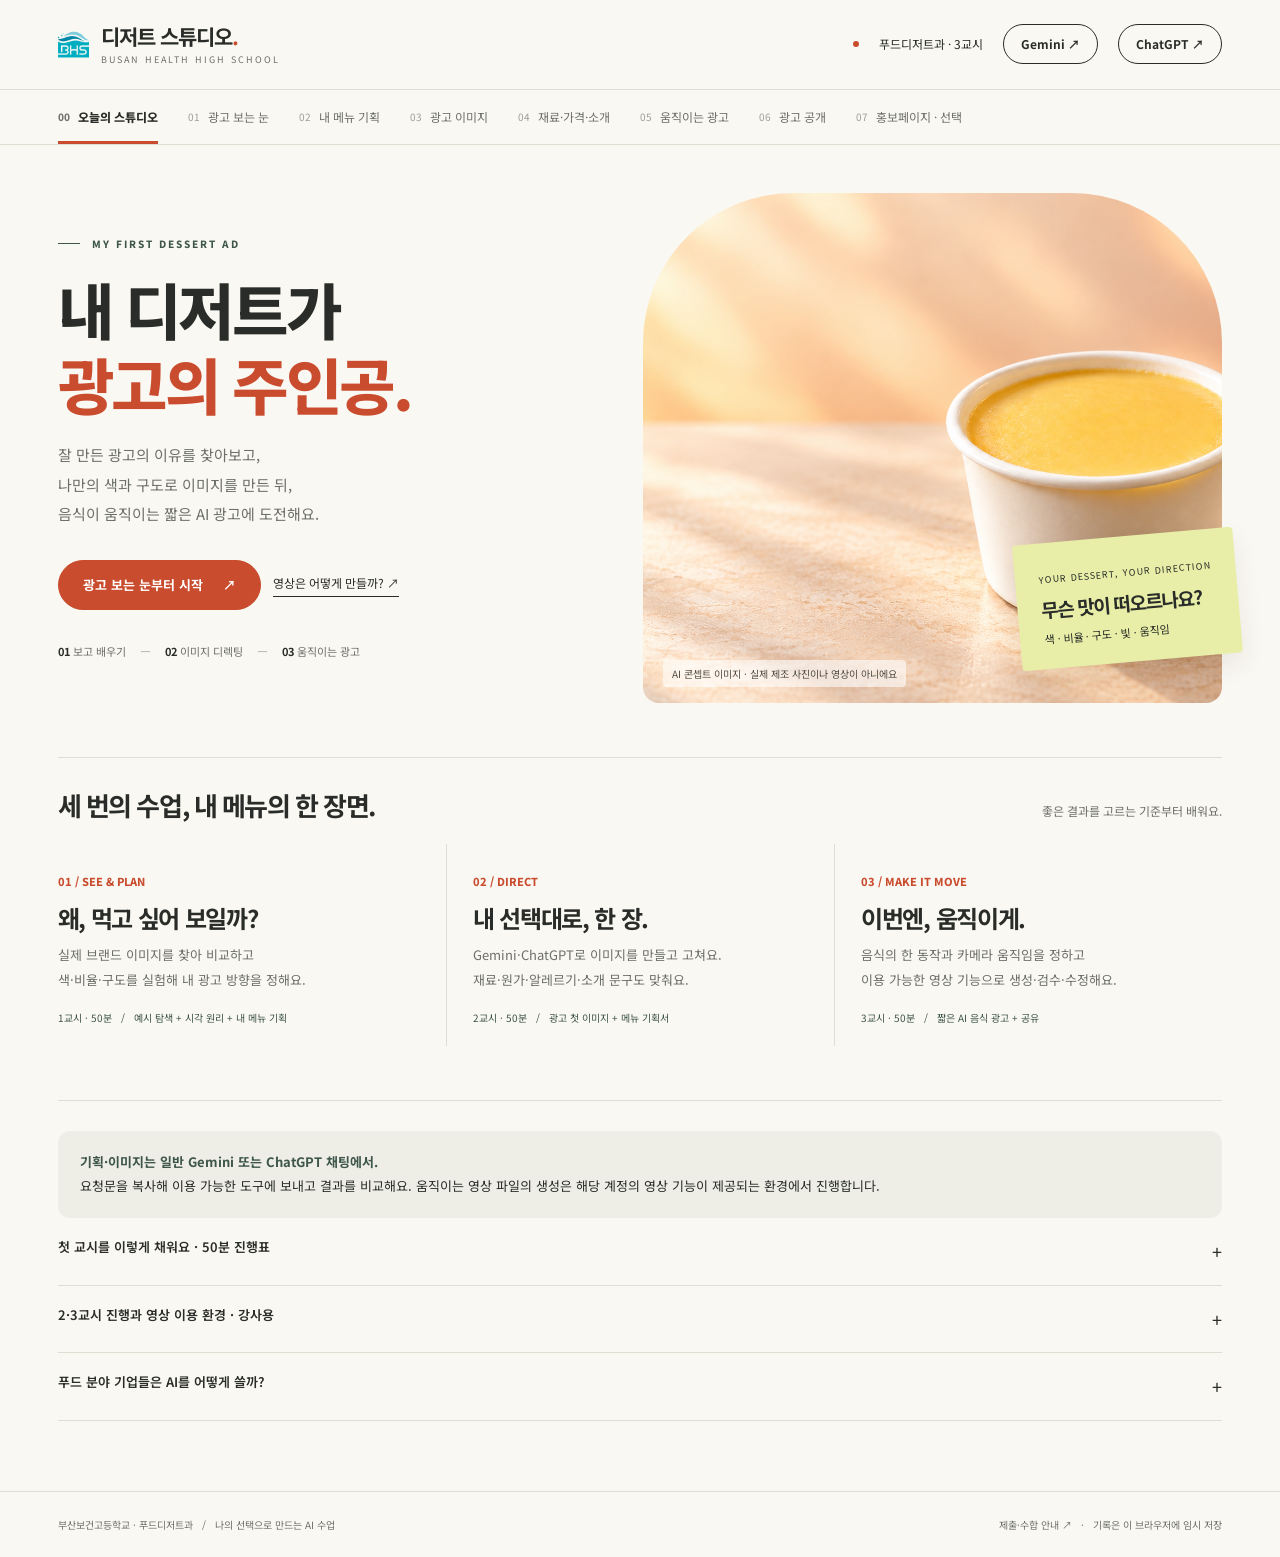
==== commit 00d747b1: "Teach food ad composition and add image-to-video practice" ====
--- a/docs/index.html
+++ b/docs/index.html
@@ -1 +1 @@
-<!doctype html><html lang="ko"><head><meta charset="utf-8"><meta name="viewport" content="width=device-width,initial-scale=1"><meta name="description" content="나만의 시그니처 디저트 기획부터 사진, 홍보페이지까지. 부산보건고 푸드디저트과 AI 수업."><meta name="theme-color" content="#faf8f3"><title>디저트 스튜디오 · 부산보건고 푸드디저트과</title><link rel="icon" href="assets/brand/busanhc-emblem.gif"><link rel="stylesheet" href="food.css?v=20261103"><script src="classroom-config.js" defer></script><script src="course-common.js" defer></script><script src="food-data.js" defer></script><script src="food.js?v=20261103" defer></script></head><body><noscript>수업 자료를 보려면 JavaScript를 켜 주세요.</noscript></body></html>+<!doctype html><html lang="ko"><head><meta charset="utf-8"><meta name="viewport" content="width=device-width,initial-scale=1"><meta name="description" content="좋은 광고의 색·비율·구도를 배우고, 내 디저트 이미지와 움직이는 AI 광고까지. 부산보건고 푸드디저트과 AI 수업."><meta name="theme-color" content="#faf8f3"><title>디저트 스튜디오 · 부산보건고 푸드디저트과</title><link rel="icon" href="assets/brand/busanhc-emblem.gif"><link rel="stylesheet" href="food.css?v=20261103b"><script src="classroom-config.js" defer></script><script src="course-common.js" defer></script><script src="food-data.js" defer></script><script src="food-lessons.js?v=20261103b" defer></script><script src="food.js?v=20261103b" defer></script></head><body><noscript>수업 자료를 보려면 JavaScript를 켜 주세요.</noscript></body></html>
--- a/docs/food.css
+++ b/docs/food.css
@@ -13,3 +13,9 @@
 
 .work-grid>*{min-width:0}.form-grid>label{min-width:0}
 @media(max-width:720px){.work-grid{grid-template-columns:minmax(0,1fr)}}
+.design-opening{display:grid;grid-template-columns:1fr 1fr;gap:16px 45px;padding:32px;background:var(--yellow);border-radius:var(--radius);align-items:center}.design-opening .mini-label{grid-column:1/-1;margin:0}.design-opening h2{font-size:36px}.design-opening>p{font-size:14px;line-height:1.9}.reference-grid{display:grid;grid-template-columns:repeat(3,minmax(0,1fr));gap:20px}.reference-card{border:1px solid var(--line);border-radius:17px;overflow:hidden;background:#fff;min-width:0}.reference-card>a{display:flex;aspect-ratio:4/3;align-items:center;justify-content:center;background:#eeeee7;overflow:hidden}.reference-card img{width:100%;height:100%;object-fit:contain}.reference-card>div{padding:22px}.reference-card h3{font-size:21px}.reference-card .mini-label{display:block;margin-bottom:10px}.reference-question{font-size:13px;line-height:1.9;margin-top:14px;color:var(--green);font-weight:600}.reference-source{font-size:10px;color:var(--muted);display:block;margin-top:17px}.reference-card summary{font-size:11px}.reference-card .details-content p{font-size:12px}.lesson-body{font-size:14px;line-height:1.95;color:var(--muted)}.lesson-points p{border-bottom:1px solid var(--line);padding:13px 0;font-size:13px;margin:0}.lesson-points b{display:block;font-size:14px;color:var(--ink);margin-bottom:4px}.palette-demo{padding:25px;background:var(--demo-bg);color:var(--demo-ink);border-radius:var(--radius);transition:background .2s,color .2s}.palette-demo>.mini-label{color:inherit;font-size:9px}.palette-demo h3{font-size:30px;min-height:80px}.palette-demo>img{width:100%;aspect-ratio:1.5;object-fit:cover;border-radius:100px 100px 10px 10px}.palette-swatches{display:flex;gap:8px;margin-top:18px}.palette-swatches span{display:flex;flex:1;height:45px;border:1px solid #0002;border-radius:7px;align-items:center;justify-content:center}.palette-swatches small{background:#fffe;color:#333;padding:3px 7px;font-size:9px;border-radius:3px}.ratio-options{display:grid;grid-template-columns:repeat(4,1fr);gap:12px;margin-bottom:24px}.ratio-choice{background:transparent;border:1px solid var(--line);border-radius:15px;min-height:150px;display:flex;flex-direction:column;align-items:center;justify-content:center;gap:6px;padding:18px}.ratio-choice[aria-pressed=true]{background:#eeeede;border-color:var(--green)}.ratio-choice b{font-size:13px}.ratio-choice small{font-size:11px}.ratio-shape{display:block;border:2px solid var(--green);background:#eaecd9;width:39px}.ratio-choice:last-child .ratio-shape{width:80px}.ratio-workbench{display:grid;grid-template-columns:1fr 1fr;gap:35px;align-items:center;padding:28px;background:#edeee7;border-radius:var(--radius)}.ratio-frame{position:relative;max-width:100%;width:280px;margin:auto;overflow:hidden;border:5px solid var(--ink);border-radius:15px;background:#eddbcb;transition:aspect-ratio .2s}.ratio-frame>img{width:100%;height:100%;object-fit:cover;object-position:68%;position:absolute}.ratio-frame>span{position:absolute;left:8%;top:8%;font-size:11px;background:#fff9;padding:7px 12px;border:1px dashed var(--green);border-radius:3px;max-width:84%}.composition-demo{position:relative;aspect-ratio:1.35;overflow:hidden;border-radius:var(--radius);background:var(--peach)}.composition-demo>img{width:100%;height:100%;object-fit:cover;transition:transform .2s}.thirds-grid{position:absolute;inset:0;pointer-events:none}.thirds-grid i{position:absolute;background:#fff9}.thirds-grid i:nth-child(1){top:0;bottom:0;left:33.333%;width:1px}.thirds-grid i:nth-child(2){top:0;bottom:0;left:66.666%;width:1px}.thirds-grid i:nth-child(3){left:0;right:0;top:33.333%;height:1px}.thirds-grid i:nth-child(4){left:0;right:0;top:66.666%;height:1px}.composition-text{position:absolute;left:8%;top:35%;font-size:25px;line-height:1.4;font-weight:800;color:#613b27;letter-spacing:-1px}.composition-text[hidden]{display:none}.angle-grid{display:grid;grid-template-columns:repeat(3,1fr);gap:15px}.angle-grid>article{padding:25px;border:1px solid var(--line);border-radius:15px}.angle-grid span{font-size:10px;color:var(--orange)}.angle-grid h3{font-size:20px;margin:15px 0}.angle-grid p{font-size:13px;color:var(--muted);line-height:1.9}.light-pair{margin:0;overflow:hidden;border-radius:16px;background:#fff}.light-pair img{width:100%;aspect-ratio:1.6;object-fit:cover}.light-pair figcaption{padding:12px 16px;font-size:12px}.design-check{border:0;padding:30px;background:#ecefdf;border-radius:var(--radius)}.design-check h2{font-size:25px}.design-check-grid{display:grid;grid-template-columns:repeat(4,1fr);gap:20px;margin-top:22px}.design-check-grid p{font-size:13px;margin:0;line-height:1.9}.design-check-grid b{display:block;color:var(--orange);font-size:11px;margin-bottom:8px}.motion-hero{display:grid;grid-template-columns:1fr 1fr;align-items:center;gap:35px;padding:32px;background:var(--peach);border-radius:var(--radius)}.motion-hero h2{font-size:35px}.motion-hero>div>p{font-size:13px;margin-top:17px;line-height:1.9}.motion-example{padding:24px;background:#fff9;border-radius:14px}.motion-example>span{font-size:11px;font-weight:800;color:var(--orange)}.motion-example>p{font-size:15px!important;line-height:2!important;margin:14px 0!important}.motion-example>small{font-size:10px}.storyboard-grid{display:grid;grid-template-columns:repeat(3,1fr);gap:16px}.storyboard-grid>article{padding:25px;background:#edeee5;border-radius:15px}.storyboard-grid span{font-size:10px;letter-spacing:2px;color:var(--green)}.storyboard-grid h3{font-size:22px;margin:14px 0}.storyboard-grid p{font-size:13px;color:var(--muted);line-height:1.9}.video-review-grid{display:grid;grid-template-columns:repeat(4,1fr);gap:15px}.video-review-grid>p{margin:0;font-size:13px;padding:20px;border:1px solid var(--line);border-radius:13px}.video-review-grid b{display:block;color:var(--orange);font-size:12px;margin-bottom:10px}.student-video{display:block;max-width:100%;width:100%;max-height:620px;background:#292c28;border-radius:18px;margin-top:20px}.student-video[hidden]{display:none}.route-tag{font-size:10px;color:var(--muted);margin-left:3px}
+@media(max-width:1000px){.reference-grid{gap:13px}.reference-card>div{padding:17px}.reference-card h3{font-size:19px}.design-opening h2,.motion-hero h2{font-size:29px}.angle-grid{gap:12px}.angle-grid>article{padding:20px}.angle-grid h3{font-size:18px}}
+@media(max-width:720px){.design-opening,.motion-hero{grid-template-columns:minmax(0,1fr);padding:24px;gap:18px}.design-opening h2,.motion-hero h2{font-size:29px}.design-opening>p{font-size:13px}.reference-grid{grid-template-columns:minmax(0,1fr);gap:20px}.reference-card>a{aspect-ratio:1.4}.reference-card h3{font-size:23px}.reference-card>div{padding:22px}.ratio-options{grid-template-columns:1fr 1fr;gap:10px}.ratio-choice{min-height:145px}.ratio-workbench{grid-template-columns:minmax(0,1fr);padding:20px;gap:25px}.ratio-frame{width:220px;max-height:400px}.angle-grid,.storyboard-grid{grid-template-columns:minmax(0,1fr)}.angle-grid>article{padding:22px}.angle-grid h3{font-size:22px}.design-check{padding:24px}.design-check-grid,.video-review-grid{grid-template-columns:1fr 1fr;gap:15px}.design-check-grid p{font-size:12px}.video-review-grid>p{font-size:12px;padding:16px}.motion-example{padding:20px}.motion-example>p{font-size:13px!important}.palette-demo h3{font-size:27px}.composition-text{font-size:21px}}
+
+.gemini-link{white-space:nowrap}
+@media(max-width:720px){.masthead{gap:12px}.wordmark{gap:8px}.wordmark img{width:23px}.wordmark strong{font-size:17px}.header-meta{gap:5px}.gemini-link{padding:8px 10px;font-size:10px}}
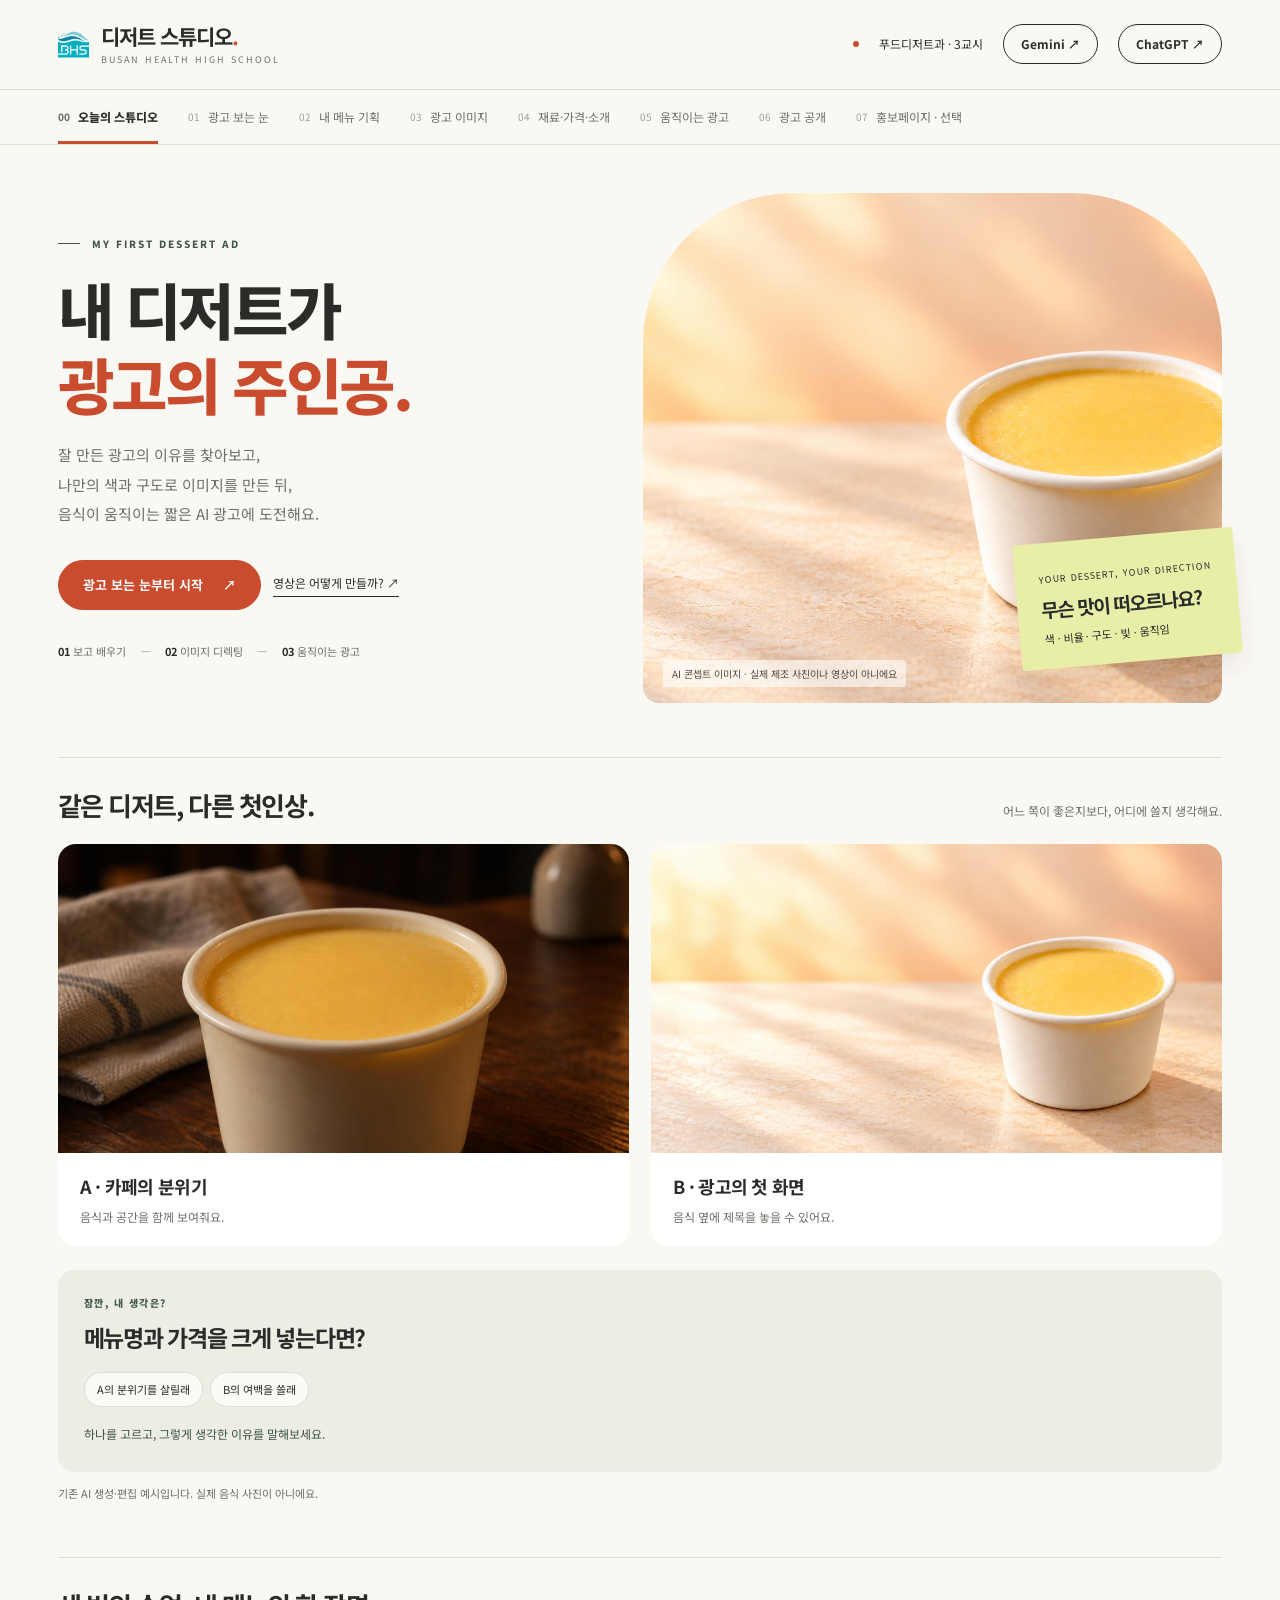
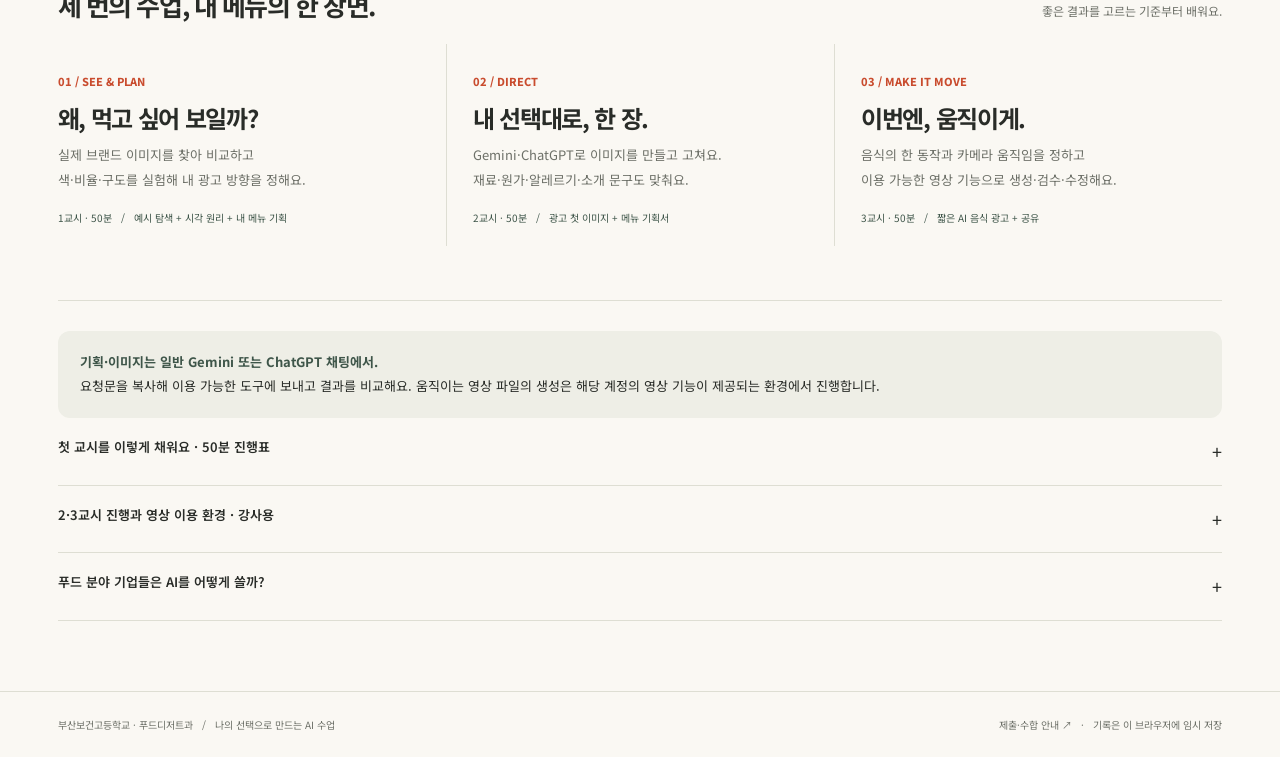
==== commit 97cc53fe: "Extend example-led workshops across all dessert lesson stages" ====
--- a/docs/index.html
+++ b/docs/index.html
@@ -1 +1 @@
-<!doctype html><html lang="ko"><head><meta charset="utf-8"><meta name="viewport" content="width=device-width,initial-scale=1"><meta name="description" content="좋은 광고의 색·비율·구도를 배우고, 내 디저트 이미지와 움직이는 AI 광고까지. 부산보건고 푸드디저트과 AI 수업."><meta name="theme-color" content="#faf8f3"><title>디저트 스튜디오 · 부산보건고 푸드디저트과</title><link rel="icon" href="assets/brand/busanhc-emblem.gif"><link rel="stylesheet" href="food.css?v=20261103b"><script src="classroom-config.js" defer></script><script src="course-common.js" defer></script><script src="food-data.js" defer></script><script src="food-lessons.js?v=20261103b" defer></script><script src="food.js?v=20261103b" defer></script></head><body><noscript>수업 자료를 보려면 JavaScript를 켜 주세요.</noscript></body></html>+<!doctype html><html lang="ko"><head><meta charset="utf-8"><meta name="viewport" content="width=device-width,initial-scale=1"><meta name="description" content="좋은 광고의 색·비율·구도를 배우고, 내 디저트 이미지와 움직이는 AI 광고까지. 부산보건고 푸드디저트과 AI 수업."><meta name="theme-color" content="#faf8f3"><title>디저트 스튜디오 · 부산보건고 푸드디저트과</title><link rel="icon" href="assets/brand/busanhc-emblem.gif"><link rel="stylesheet" href="food.css?v=20261103c"><script src="classroom-config.js" defer></script><script src="course-common.js" defer></script><script src="food-data.js" defer></script><script src="food-lessons.js?v=20261103c" defer></script><script src="food-workshops.js?v=20261103c" defer></script><script src="food.js?v=20261103c" defer></script></head><body><noscript>수업 자료를 보려면 JavaScript를 켜 주세요.</noscript></body></html>
--- a/docs/food.css
+++ b/docs/food.css
@@ -19,3 +19,7 @@
 
 .gemini-link{white-space:nowrap}
 @media(max-width:720px){.masthead{gap:12px}.wordmark{gap:8px}.wordmark img{width:23px}.wordmark strong{font-size:17px}.header-meta{gap:5px}.gemini-link{padding:8px 10px;font-size:10px}}
+.workbook{padding:0;border:1px solid var(--line);border-radius:18px;background:#fff;overflow:hidden}.workbook>summary{padding:24px;align-items:center;font-size:18px;letter-spacing:-.5px}.workbook>summary .mini-label{display:block;margin-bottom:8px;font-size:9px}.workbook>summary:after{font-size:25px}.workbook-hint{font-size:10px;color:var(--muted);font-weight:400;margin-left:auto;letter-spacing:0}.workbook-body{padding:28px;border-top:1px solid var(--line);margin:0}.workbook-body .section{margin-top:30px}.workbook-body .prompt-card textarea{font-size:13px}.example-pair{display:grid;grid-template-columns:1fr 1fr;gap:22px}.example-pair figure{margin:0;overflow:hidden;border-radius:18px;background:white}.example-pair img{width:100%;aspect-ratio:1.85;object-fit:cover}.example-pair figcaption{font-size:12px;color:var(--muted);padding:18px 22px}.example-pair figcaption b{display:block;color:var(--ink);font-size:18px;letter-spacing:-.7px;margin-bottom:6px}.try-question{padding:24px 26px;background:#edeee3;border-radius:16px;margin-top:24px}.try-question h3{font-size:23px}.try-question .chip{background:#fafbf5}.try-question .chip[aria-pressed=true]{background:#fff4ed}.try-answer{font-size:12px;color:var(--green);line-height:1.9;margin-top:16px;min-height:25px}.scenario-grid{display:grid;grid-template-columns:repeat(3,minmax(0,1fr));gap:17px}.scenario-card{display:block;padding:27px;text-align:left;border:1px solid var(--line);border-radius:18px;background:#fff;transition:background .2s,border .2s;min-width:0}.scenario-card>span{font-size:10px;letter-spacing:2px;color:var(--orange)}.scenario-card h3{font-size:26px;margin:26px 0 14px}.scenario-card p{font-size:13px;line-height:1.9;color:var(--muted);min-height:48px}.scenario-card strong{display:block;font-size:26px;letter-spacing:-1px;margin-top:30px}.scenario-card small{display:block;margin-top:18px;font-size:10px}.scenario-card[aria-pressed=true]{background:var(--yellow);border-color:#abb76a}.scenario-result{margin-top:18px;padding:22px 25px;background:#edeee3;border-radius:14px}.scenario-result>b{font-size:15px}.scenario-result p{font-size:13px;color:var(--muted);margin-top:7px}.scenario-result small{font-size:10px;display:block;margin-top:9px}.compare-copy{display:grid;grid-template-columns:1fr 1fr;gap:20px}.compare-copy>article{padding:28px;background:#eeeee7;border-radius:18px;min-width:0}.compare-copy>article.better{background:#ecefd9}.compare-copy>article>span{font-size:10px;letter-spacing:1px;color:var(--muted)}.compare-copy h3{font-size:27px;line-height:1.55;margin:23px 0 18px}.compare-copy p{font-size:13px;line-height:1.9;color:var(--muted)}.compare-copy.compact{gap:12px}.compare-copy.compact>article{padding:20px}.compare-copy.compact h3{font-size:21px;margin:12px 0}.compare-copy.compact p{font-size:12px}.direction-recipe{display:flex;gap:16px;align-items:stretch}.direction-recipe>div{flex:1;padding:22px 17px;border:1px solid var(--line);border-radius:15px;min-width:0}.direction-recipe span{display:block;font-size:10px;color:var(--muted);margin-bottom:12px}.direction-recipe b{font-size:14px;font-weight:600;line-height:1.8;display:block}.direction-recipe>i{align-self:center;font-style:normal;color:#909783}.direction-recipe>.result{background:var(--yellow);border:0}.revision-wall{display:grid;grid-template-columns:repeat(4,1fr);gap:13px}.revision-sample{padding:0 0 19px;background:white;border:2px solid transparent;border-radius:16px;overflow:hidden;text-align:left;min-width:0}.revision-sample img{width:100%;aspect-ratio:1;object-fit:cover}.revision-sample span{font-size:10px;color:var(--orange);display:block;padding:17px 17px 0}.revision-sample h3{font-size:19px;padding:7px 17px 0}.revision-sample[aria-pressed=true]{border-color:var(--orange)}.revision-explain{padding:24px 28px;background:#eeeee3;border-radius:16px;margin-top:20px;min-height:140px}.revision-explain>span{font-size:10px;color:var(--orange)}.revision-explain h3{font-size:25px;margin:10px 0}.revision-explain p{font-size:13px;color:var(--muted);line-height:1.9}.image-workbench{width:280px;max-width:100%;aspect-ratio:9 / 16;position:relative;background:#f2dfd1;overflow:hidden;border-radius:18px;margin:auto;border:5px solid var(--ink)}.image-workbench img{width:100%;height:100%;object-fit:cover;object-position:68%;position:absolute}.image-workbench>span{position:absolute;left:8%;top:8%;font-size:22px;line-height:1.45;font-weight:800;color:#583722;background:#fff9;padding:9px;border:1px dashed #79583b}.image-workbench[data-layout=space]>span{top:32%;left:5%;font-size:18px}.image-workbench[data-layout=center] img{object-position:100%}.image-workbench[data-layout=center]>span{top:4%;left:10%;right:10%;text-align:center}
+.receipt-demo{border:1px solid var(--line);border-radius:18px;background:white;padding:26px}.receipt-demo>img{width:100%;aspect-ratio:2.15;object-fit:cover;border-radius:12px;margin:16px 0 21px}.receipt-demo>h3{font-size:24px}.receipt-demo dl{margin:22px 0 0}.receipt-demo dl>div{display:flex;justify-content:space-between;gap:15px;padding:12px 0;font-size:13px;border-bottom:1px solid var(--line)}.receipt-demo dd{font-weight:700;margin:0;font-variant-numeric:tabular-nums;white-space:nowrap}.receipt-demo .receipt-price{font-size:21px;padding:19px 0}.receipt-demo .receipt-difference{border:0;background:var(--yellow);border-radius:10px;margin-top:18px;padding:18px;font-size:13px;align-items:center}.range-label{margin-top:24px}.range-label>span{font-size:12px;display:block;margin-bottom:10px}.range-label input{padding:0;height:30px;accent-color:var(--orange);background:transparent;border:0;cursor:pointer}.copy-direction-grid{display:grid;grid-template-columns:repeat(3,minmax(0,1fr));gap:16px}.copy-direction-grid article{padding:25px;border:1px solid var(--line);border-radius:16px;background:#fff;display:flex;flex-direction:column;align-items:start;min-width:0}.copy-direction-grid article>span{font-size:10px;color:var(--orange)}.copy-direction-grid h3{font-size:23px;line-height:1.6;margin:22px 0;flex:1}.copy-direction-grid button{border:0;border-bottom:1px solid var(--ink);background:none;border-radius:0;font-size:11px;padding:0 0 4px}.motion-workbench{position:relative;overflow:hidden;border-radius:20px;aspect-ratio:1.25;background:var(--peach)}.motion-workbench img{width:100%;height:100%;object-fit:cover;transition:transform .15s}.motion-arrow{position:absolute;right:8%;top:28%;max-width:65%;padding:12px 16px;border:1px dashed #3e5549;background:#fff9;color:#324c3c;font-size:13px;border-radius:10px}.motion-stamp{position:absolute;bottom:14px;left:14px;font-size:9px;background:#fffd;padding:5px 8px;border-radius:3px;color:var(--muted)}.timeline-labels{display:flex;justify-content:space-between;font-size:9px;color:var(--green);letter-spacing:1px}.motion-stage{padding:25px;background:var(--yellow);border-radius:17px;min-height:165px}.motion-stage>span{font-size:10px;letter-spacing:1px;color:var(--green)}.motion-stage h3{font-size:25px;margin:14px 0}.motion-stage p{font-size:13px;line-height:1.9}.motion-choice-grid{display:grid;grid-template-columns:repeat(3,minmax(0,1fr));gap:13px}.motion-choice-grid button{padding:22px;text-align:left;border:1px solid var(--line);border-radius:15px;background:#fff;min-width:0}.motion-choice-grid b{display:block;font-size:15px}.motion-choice-grid span{display:block;font-size:11px;color:var(--muted);margin-top:12px}.motion-choice-grid button:hover{border-color:var(--orange);background:#fff5ef}.pitch-example{padding:25px;background:#fff;border:1px solid var(--line);border-radius:20px}.pitch-example>img{width:100%;aspect-ratio:1.9;object-fit:cover;border-radius:13px;margin:17px 0 22px}.pitch-example h3{font-size:26px}.pitch-text{white-space:pre-wrap;font-size:14px;line-height:2;margin:20px 0}.handoff-steps{display:grid;grid-template-columns:repeat(4,1fr);gap:0;border:1px solid var(--line);border-radius:17px;overflow:hidden}.handoff-steps article{padding:22px;background:#fff;min-width:0}.handoff-steps article+article{border-left:1px solid var(--line)}.handoff-steps b{font-size:10px;color:var(--orange)}.handoff-steps h3{font-size:20px;margin:16px 0 12px}.handoff-steps p{font-size:12px;color:var(--muted);line-height:1.9}.page-order{display:flex;gap:18px;align-items:center}.page-order>div{border:1px solid var(--line);border-radius:16px;padding:22px;background:white;flex:1;min-width:0}.page-order b{display:block;font-size:10px;color:var(--orange)}.page-order span{display:block;font-size:19px;font-weight:700;margin:12px 0}.page-order small{font-size:11px}.page-order>i{font-style:normal;color:#93978c}.page-controls{display:flex;justify-content:space-between;gap:25px;flex-wrap:wrap}.page-controls .mini-label{display:block}.studio-page-preview{height:640px;background:#fff;margin-top:24px}
+@media(max-width:1000px){.scenario-card{padding:22px}.scenario-card h3{font-size:23px}.direction-recipe{gap:10px}.direction-recipe>div{padding:18px 13px}.workbook-body{padding:22px}.compare-copy h3{font-size:24px}.page-order{gap:9px}.page-order>div{padding:18px 14px}.page-order span{font-size:16px}}
+@media(max-width:720px){.workbook>summary{padding:21px;font-size:17px}.workbook-hint{display:none}.workbook-body{padding:18px}.workbook-body .work-grid{gap:20px}.example-pair{gap:12px}.example-pair img{aspect-ratio:1.1}.example-pair figcaption{padding:13px}.example-pair figcaption b{font-size:15px}.example-pair figcaption{font-size:10px}.try-question{padding:21px}.try-question h3{font-size:22px}.scenario-grid{grid-template-columns:minmax(0,1fr)}.scenario-card{padding:23px}.scenario-card h3{margin:15px 0 10px;font-size:25px}.scenario-card p{min-height:0}.scenario-card strong{margin-top:15px;font-size:24px}.compare-copy{grid-template-columns:minmax(0,1fr);gap:14px}.compare-copy>article{padding:24px}.compare-copy h3{font-size:25px;margin:18px 0}.direction-recipe{display:grid;grid-template-columns:1fr;gap:8px}.direction-recipe>i{justify-self:center}.direction-recipe>div{padding:18px}.direction-recipe b{font-size:15px}.direction-recipe span{margin-bottom:6px}.revision-wall{grid-template-columns:1fr 1fr;gap:12px}.revision-sample h3{font-size:18px}.revision-explain{padding:22px}.revision-explain h3{font-size:24px}.image-workbench{width:220px}.receipt-demo{padding:22px}.receipt-demo h3{font-size:23px}.receipt-demo .receipt-difference{font-size:12px;padding:15px}.copy-direction-grid,.motion-choice-grid{grid-template-columns:minmax(0,1fr)}.copy-direction-grid h3{margin:16px 0;font-size:24px}.motion-stage{padding:22px}.motion-stage h3{font-size:24px}.motion-workbench{aspect-ratio:1.15}.motion-arrow{font-size:11px;padding:9px;right:6%;top:28%}.compare-copy.compact{grid-template-columns:1fr 1fr}.compare-copy.compact>article{padding:17px}.compare-copy.compact h3{font-size:18px}.handoff-steps{grid-template-columns:1fr 1fr}.handoff-steps article{padding:20px}.handoff-steps article:nth-child(3){border-left:0}.handoff-steps article:nth-child(n+3){border-top:1px solid var(--line)}.handoff-steps h3{font-size:18px}.page-order{display:grid;grid-template-columns:1fr 1fr;gap:12px}.page-order>i{display:none}.page-order span{font-size:18px}.page-order>div{padding:20px}.page-controls{gap:22px}.studio-page-preview{height:580px}.pitch-example{padding:22px}.pitch-text{font-size:13px}}
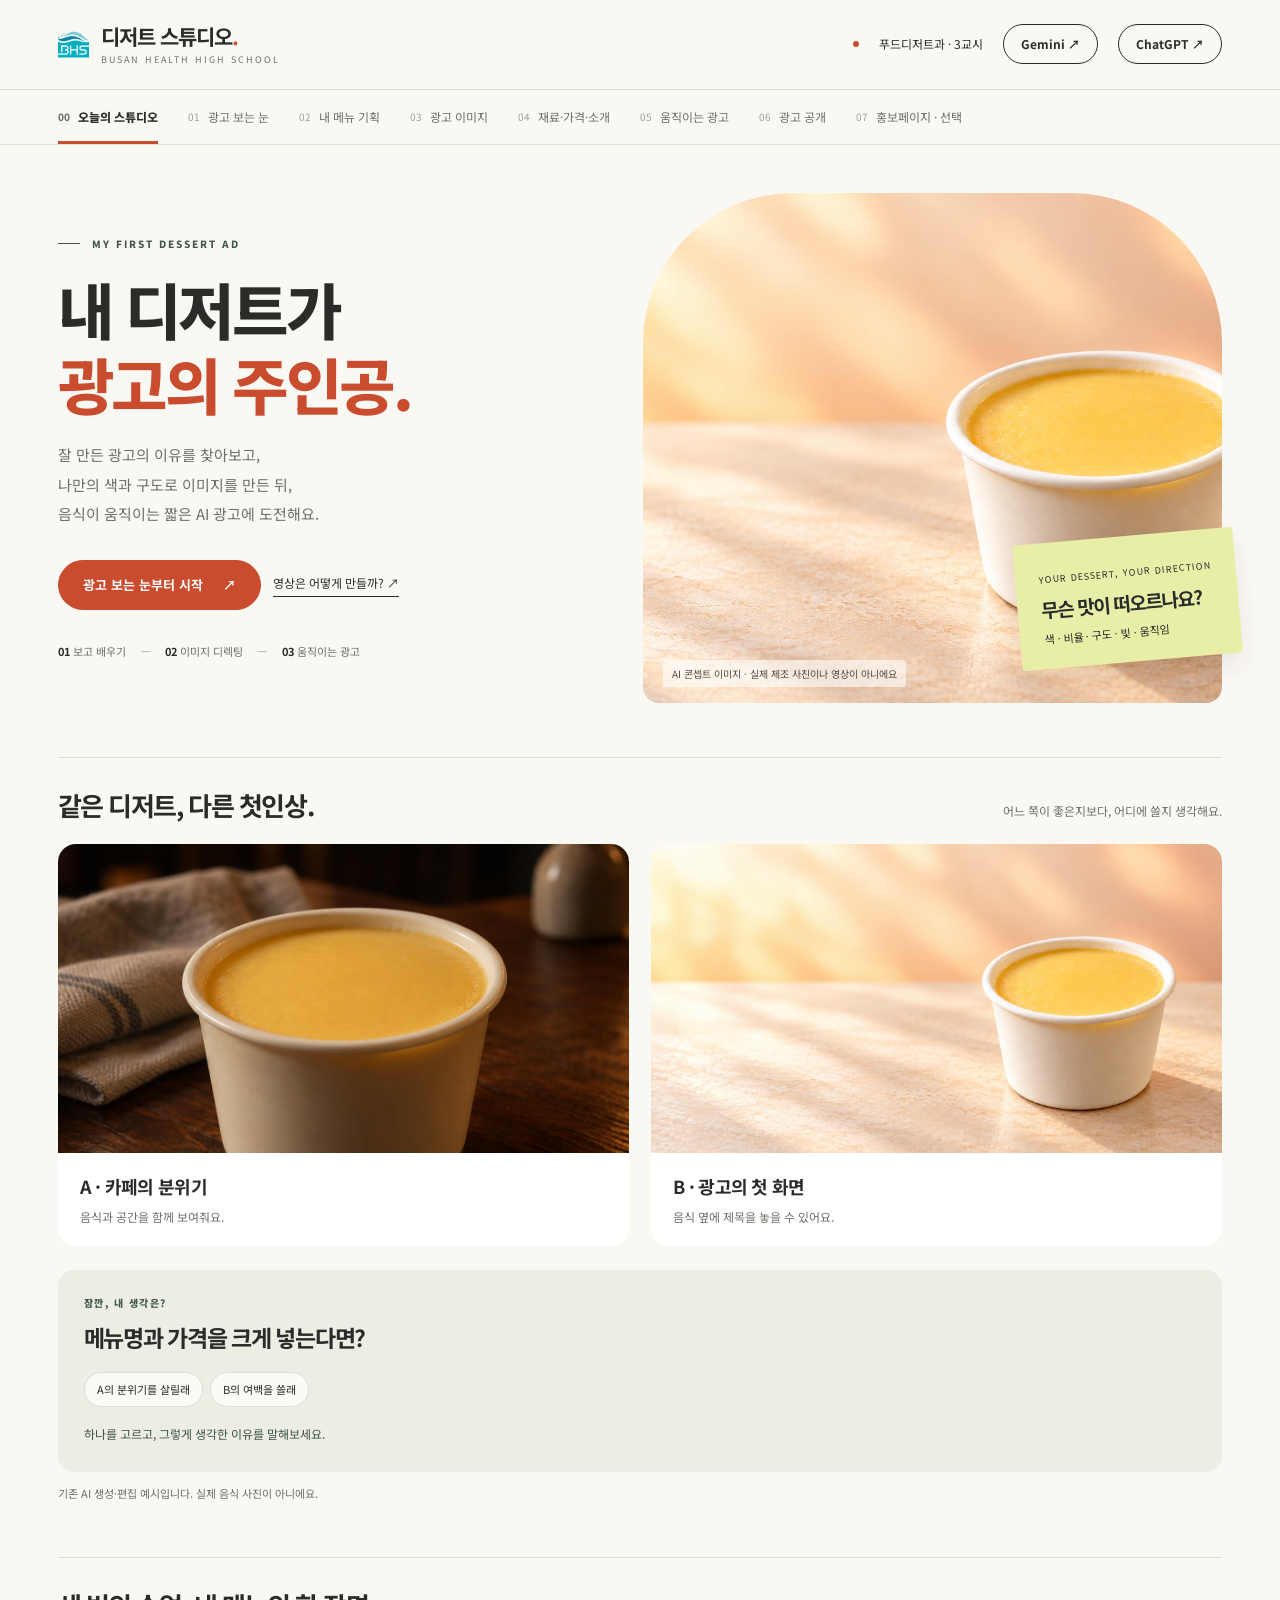
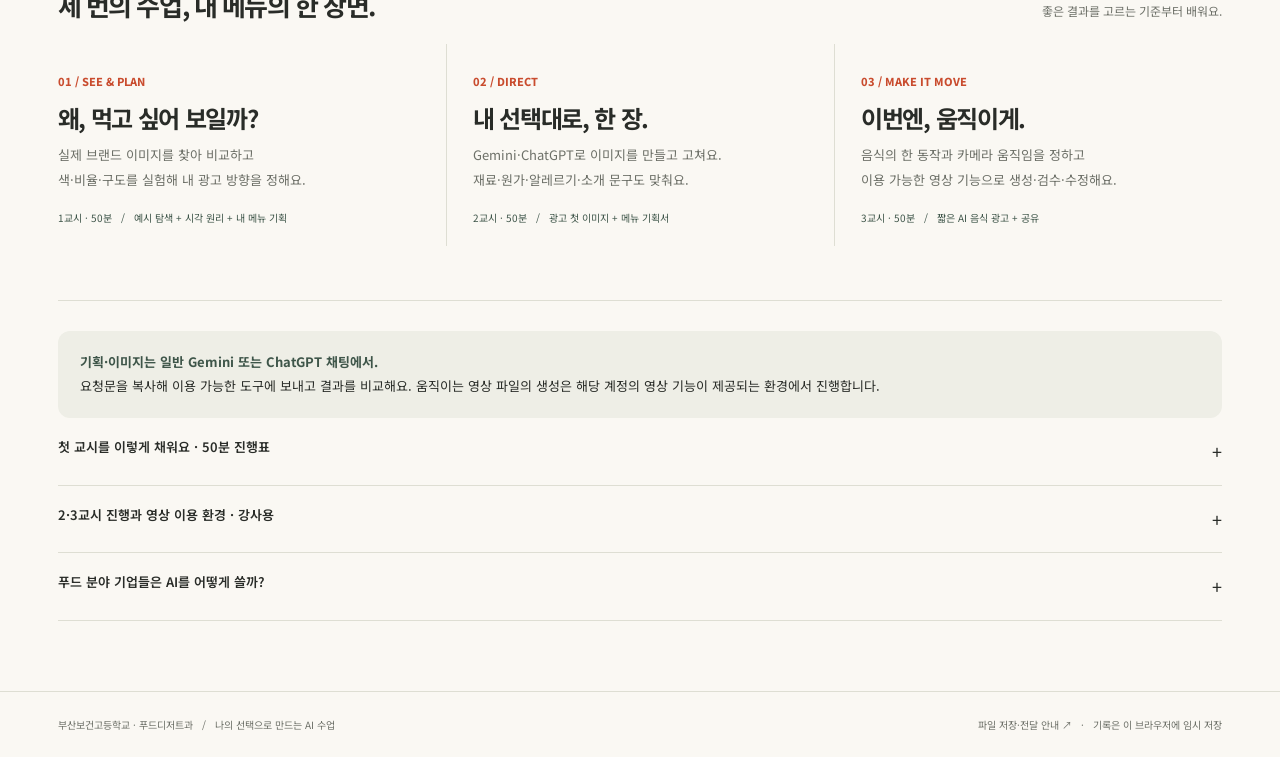
==== commit f3f531bf: "Remove Google Forms and online voting from food lessons" ====
--- a/docs/index.html
+++ b/docs/index.html
@@ -1 +1 @@
-<!doctype html><html lang="ko"><head><meta charset="utf-8"><meta name="viewport" content="width=device-width,initial-scale=1"><meta name="description" content="좋은 광고의 색·비율·구도를 배우고, 내 디저트 이미지와 움직이는 AI 광고까지. 부산보건고 푸드디저트과 AI 수업."><meta name="theme-color" content="#faf8f3"><title>디저트 스튜디오 · 부산보건고 푸드디저트과</title><link rel="icon" href="assets/brand/busanhc-emblem.gif"><link rel="stylesheet" href="food.css?v=20261103c"><script src="classroom-config.js" defer></script><script src="course-common.js" defer></script><script src="food-data.js" defer></script><script src="food-lessons.js?v=20261103c" defer></script><script src="food-workshops.js?v=20261103c" defer></script><script src="food.js?v=20261103c" defer></script></head><body><noscript>수업 자료를 보려면 JavaScript를 켜 주세요.</noscript></body></html>+<!doctype html><html lang="ko"><head><meta charset="utf-8"><meta name="viewport" content="width=device-width,initial-scale=1"><meta name="description" content="좋은 광고의 색·비율·구도를 배우고, 내 디저트 이미지와 움직이는 AI 광고까지. 부산보건고 푸드디저트과 AI 수업."><meta name="theme-color" content="#faf8f3"><title>디저트 스튜디오 · 부산보건고 푸드디저트과</title><link rel="icon" href="assets/brand/busanhc-emblem.gif"><link rel="stylesheet" href="food.css?v=20261103d"><script src="classroom-config.js?v=20261103d" defer></script><script src="course-common.js?v=20261103d" defer></script><script src="food-data.js" defer></script><script src="food-lessons.js?v=20261103d" defer></script><script src="food-workshops.js?v=20261103d" defer></script><script src="food.js?v=20261103d" defer></script></head><body><noscript>수업 자료를 보려면 JavaScript를 켜 주세요.</noscript></body></html>
